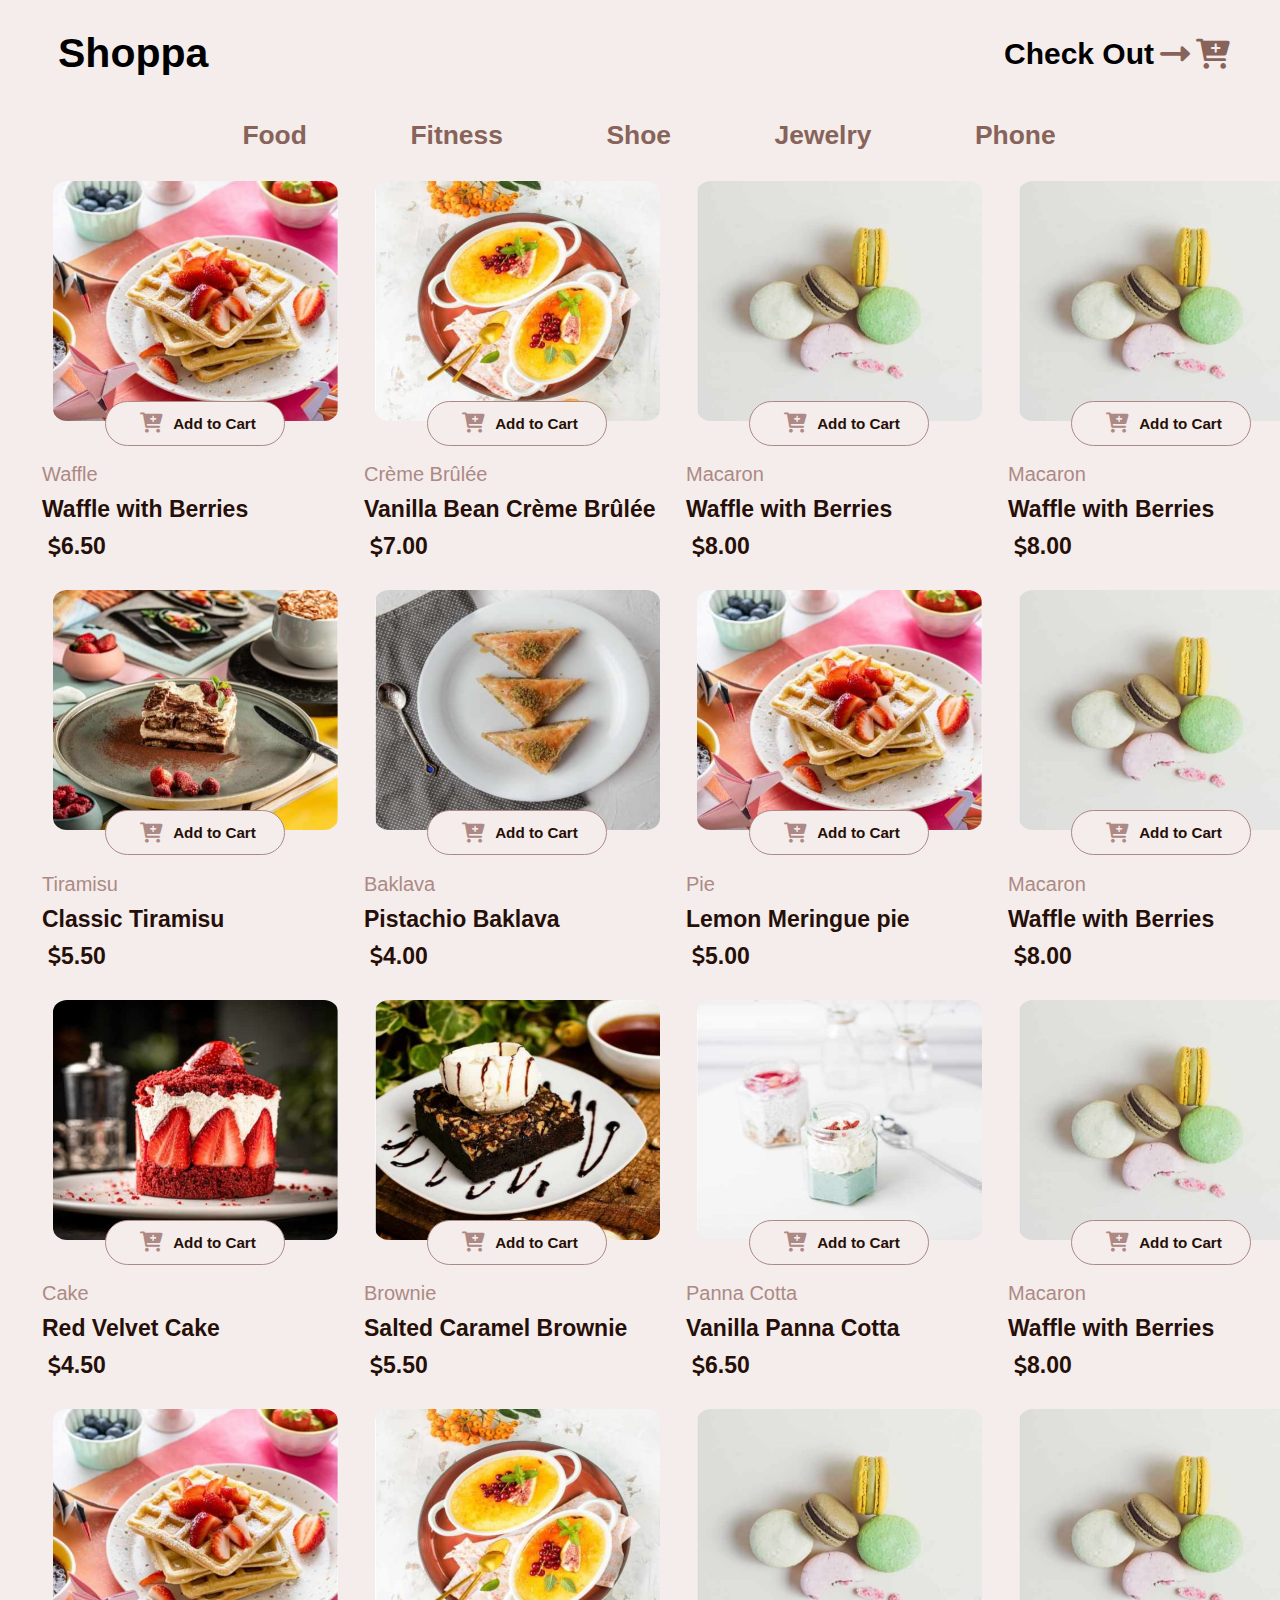
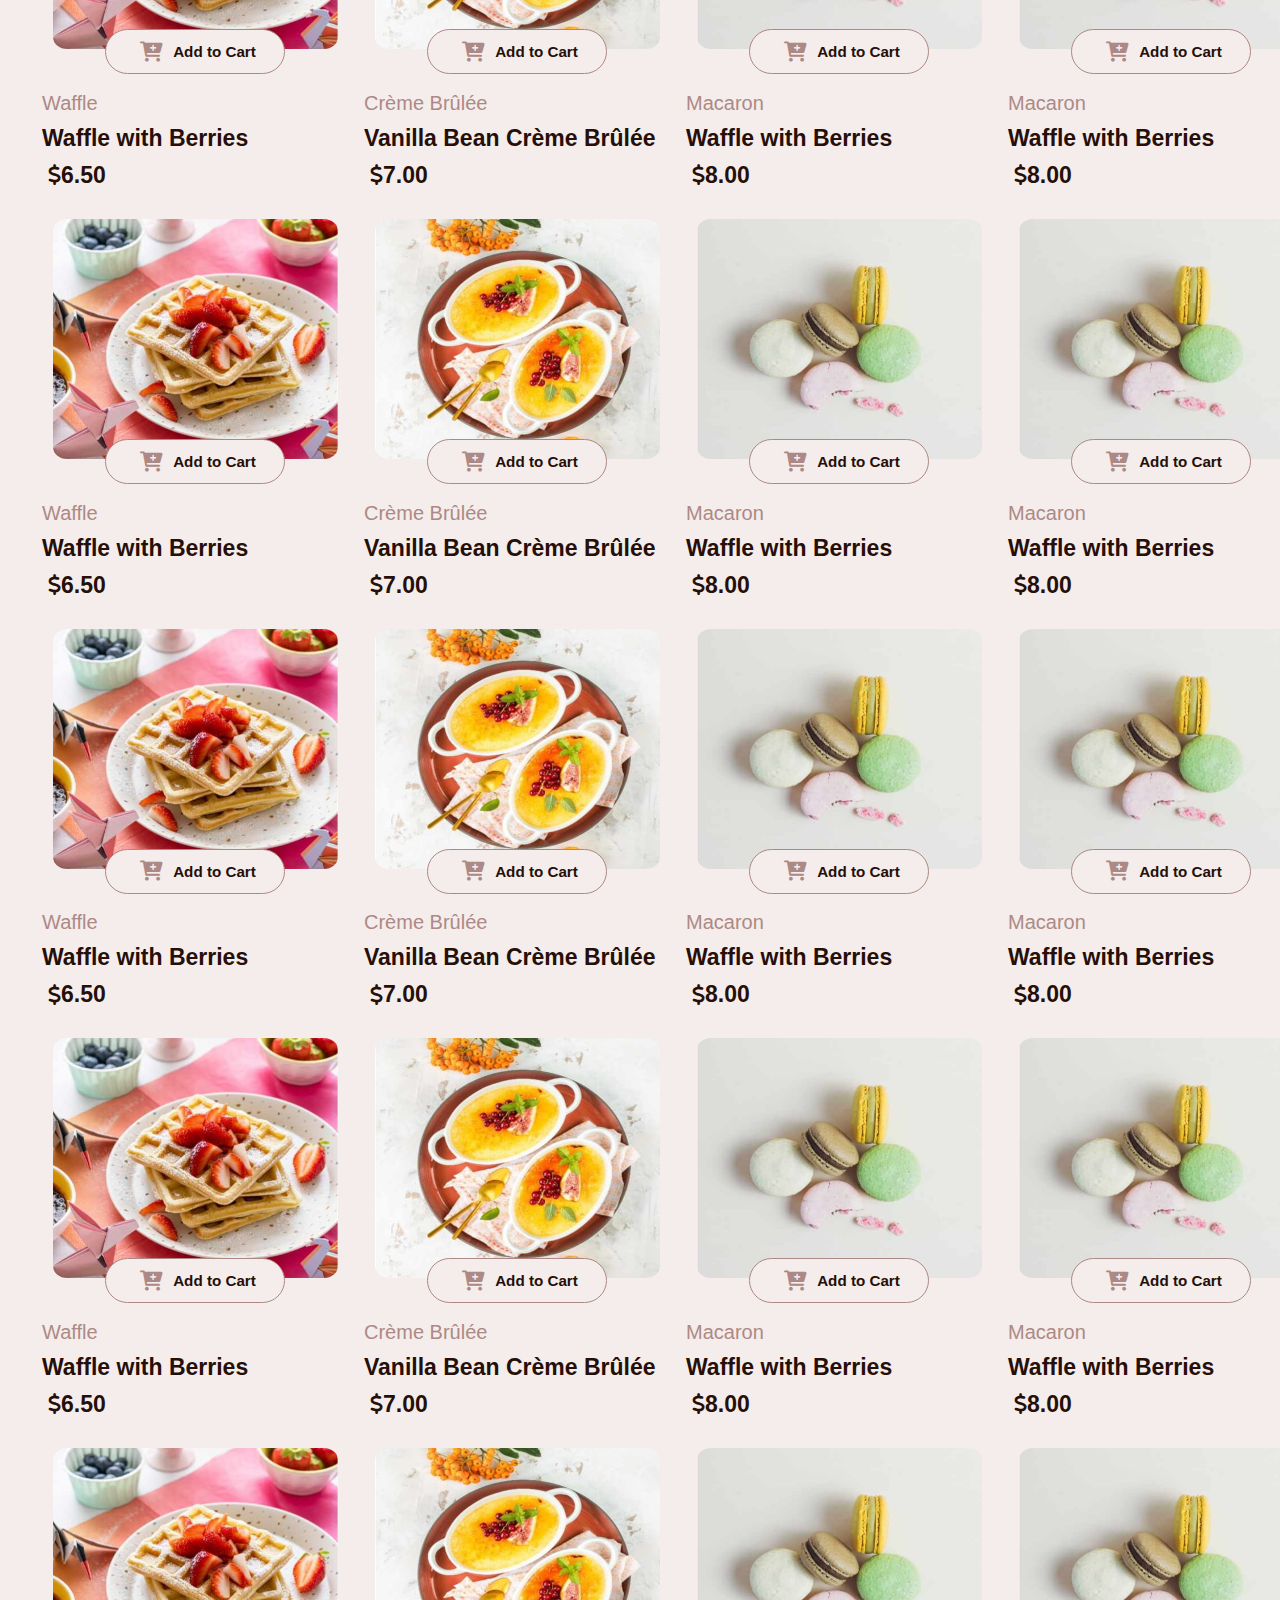
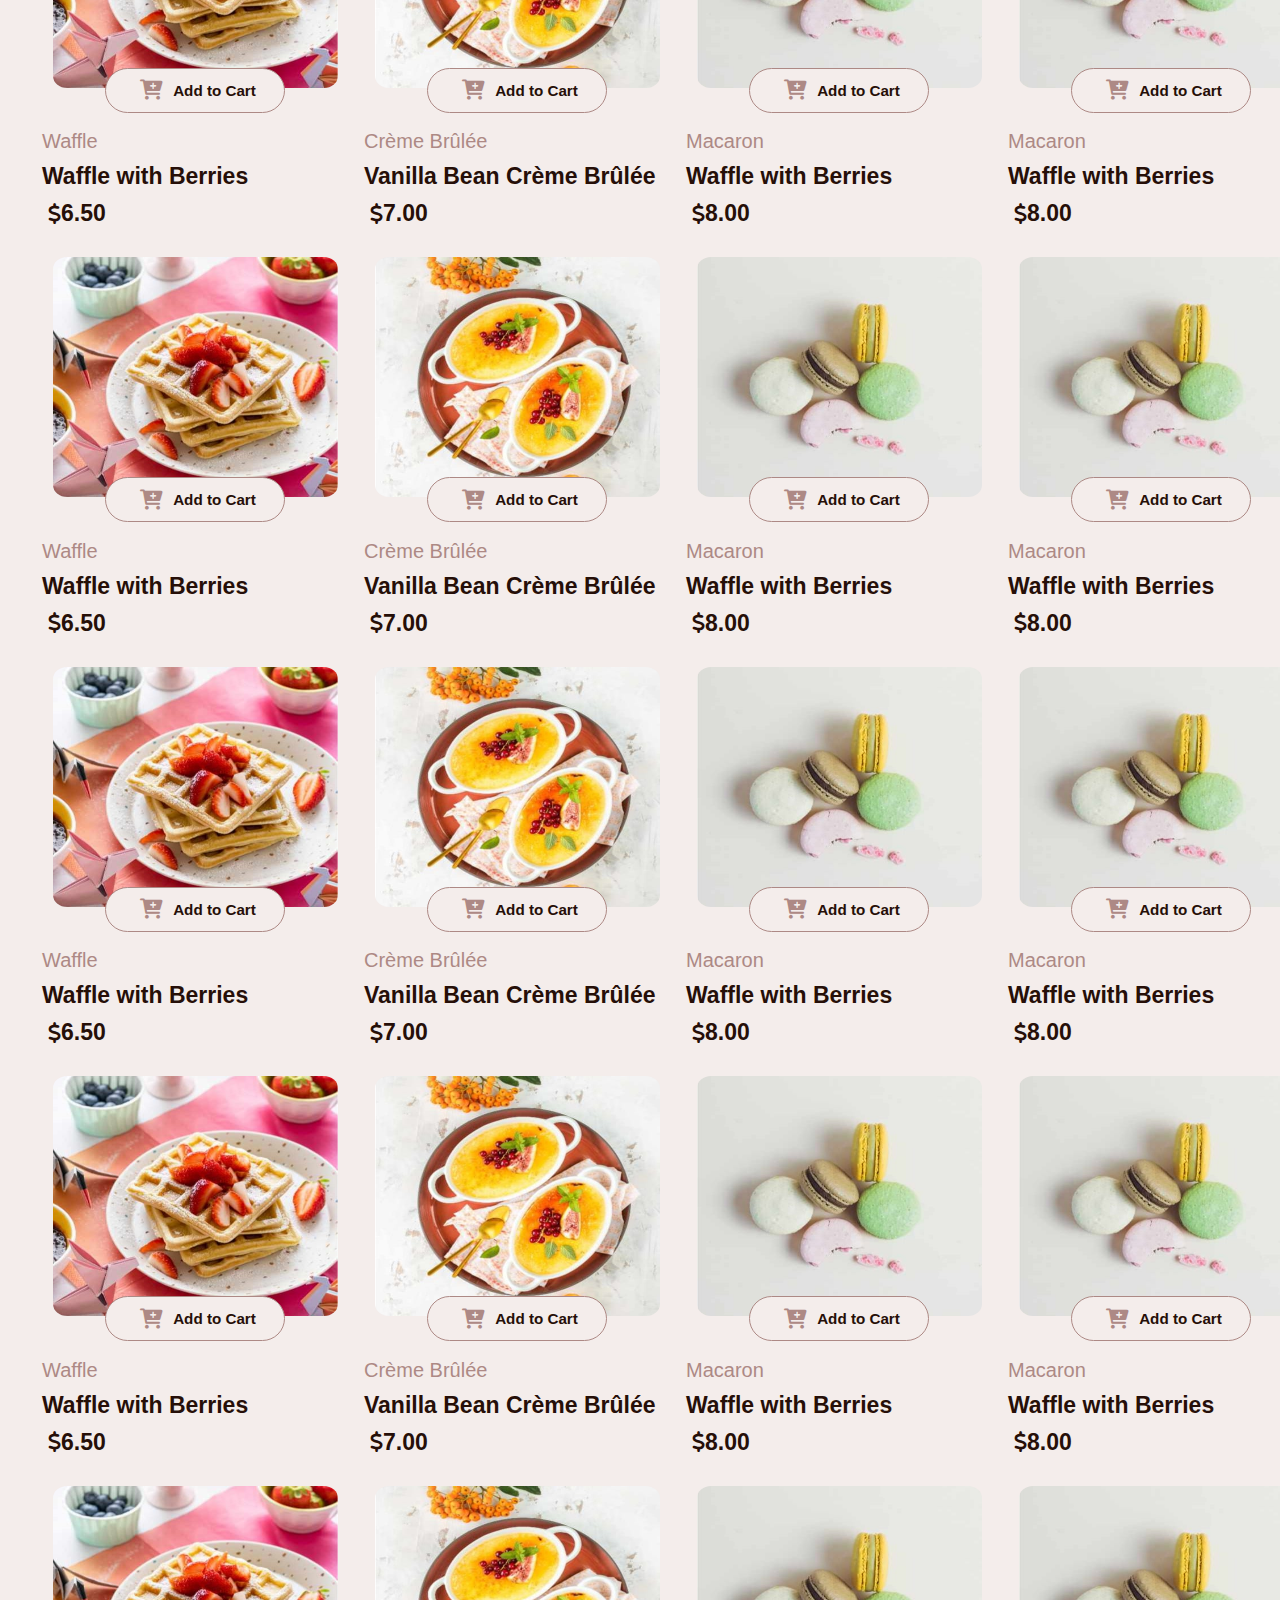
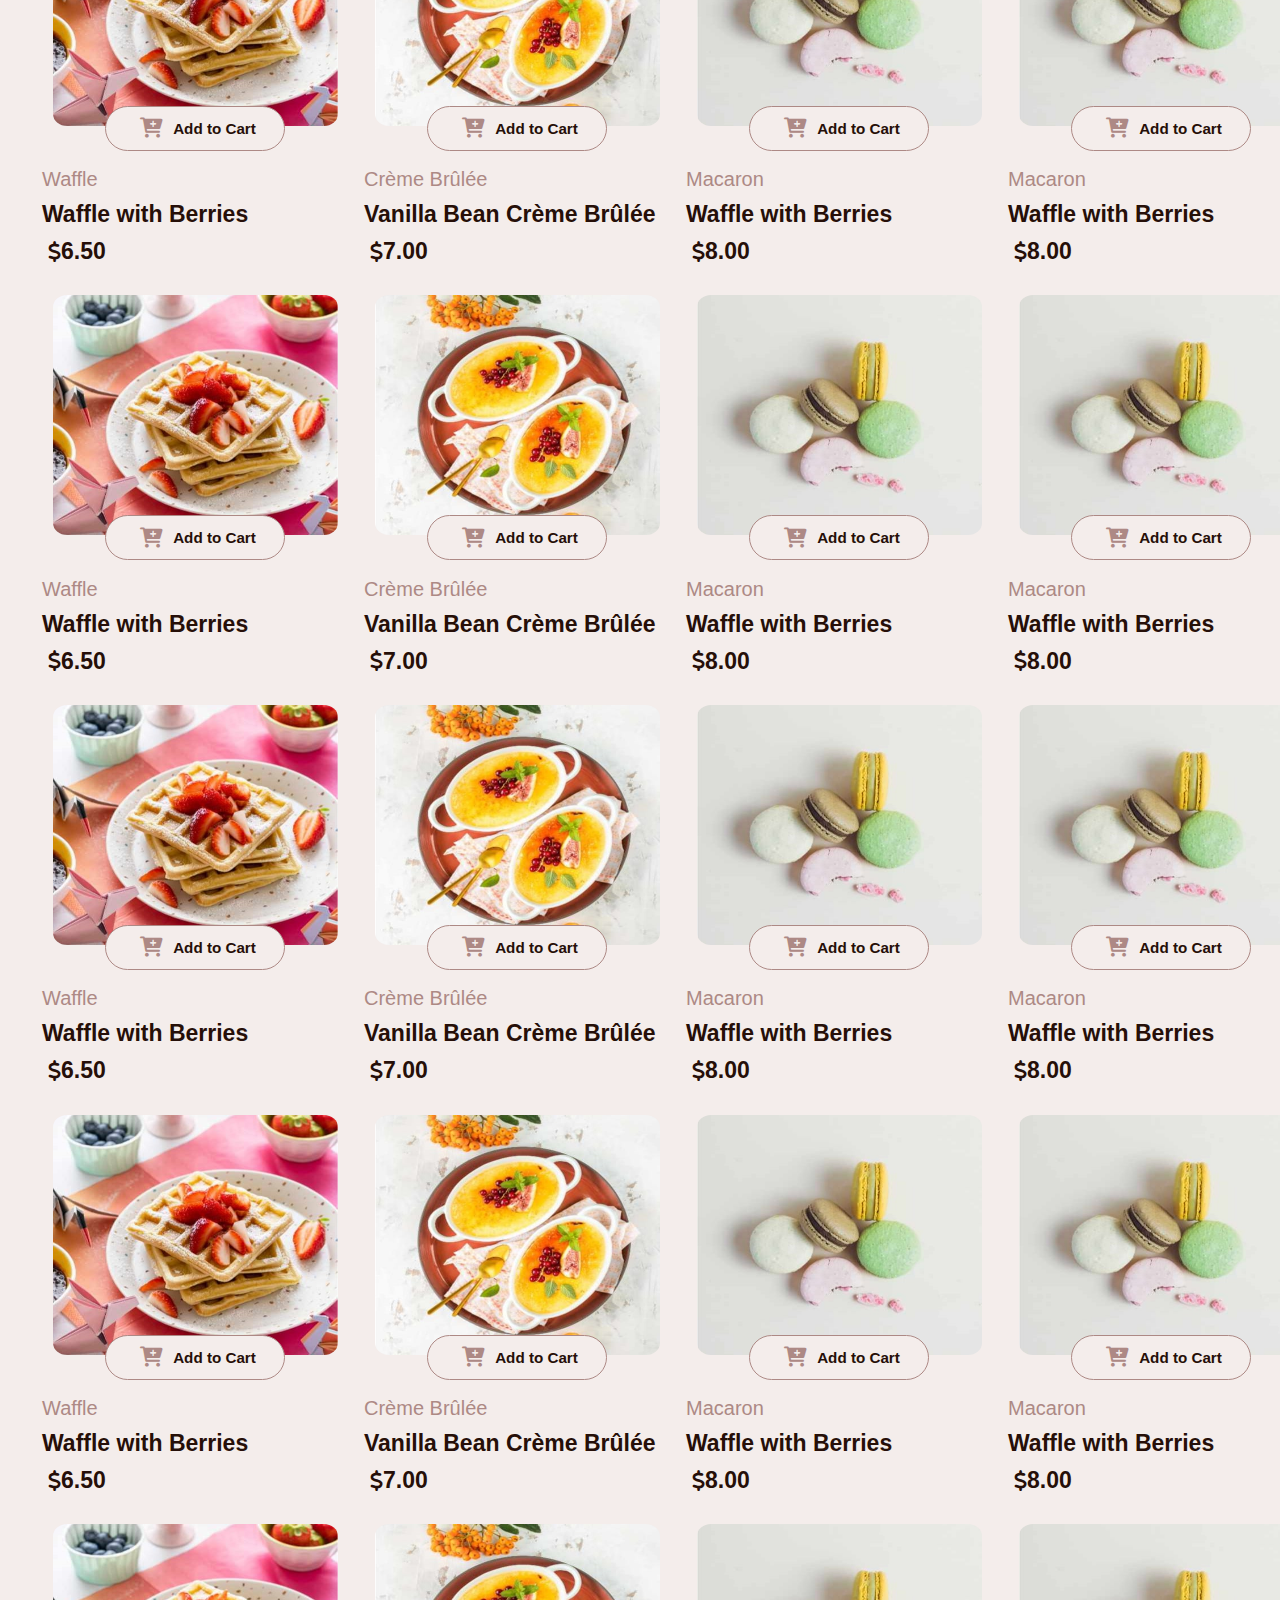
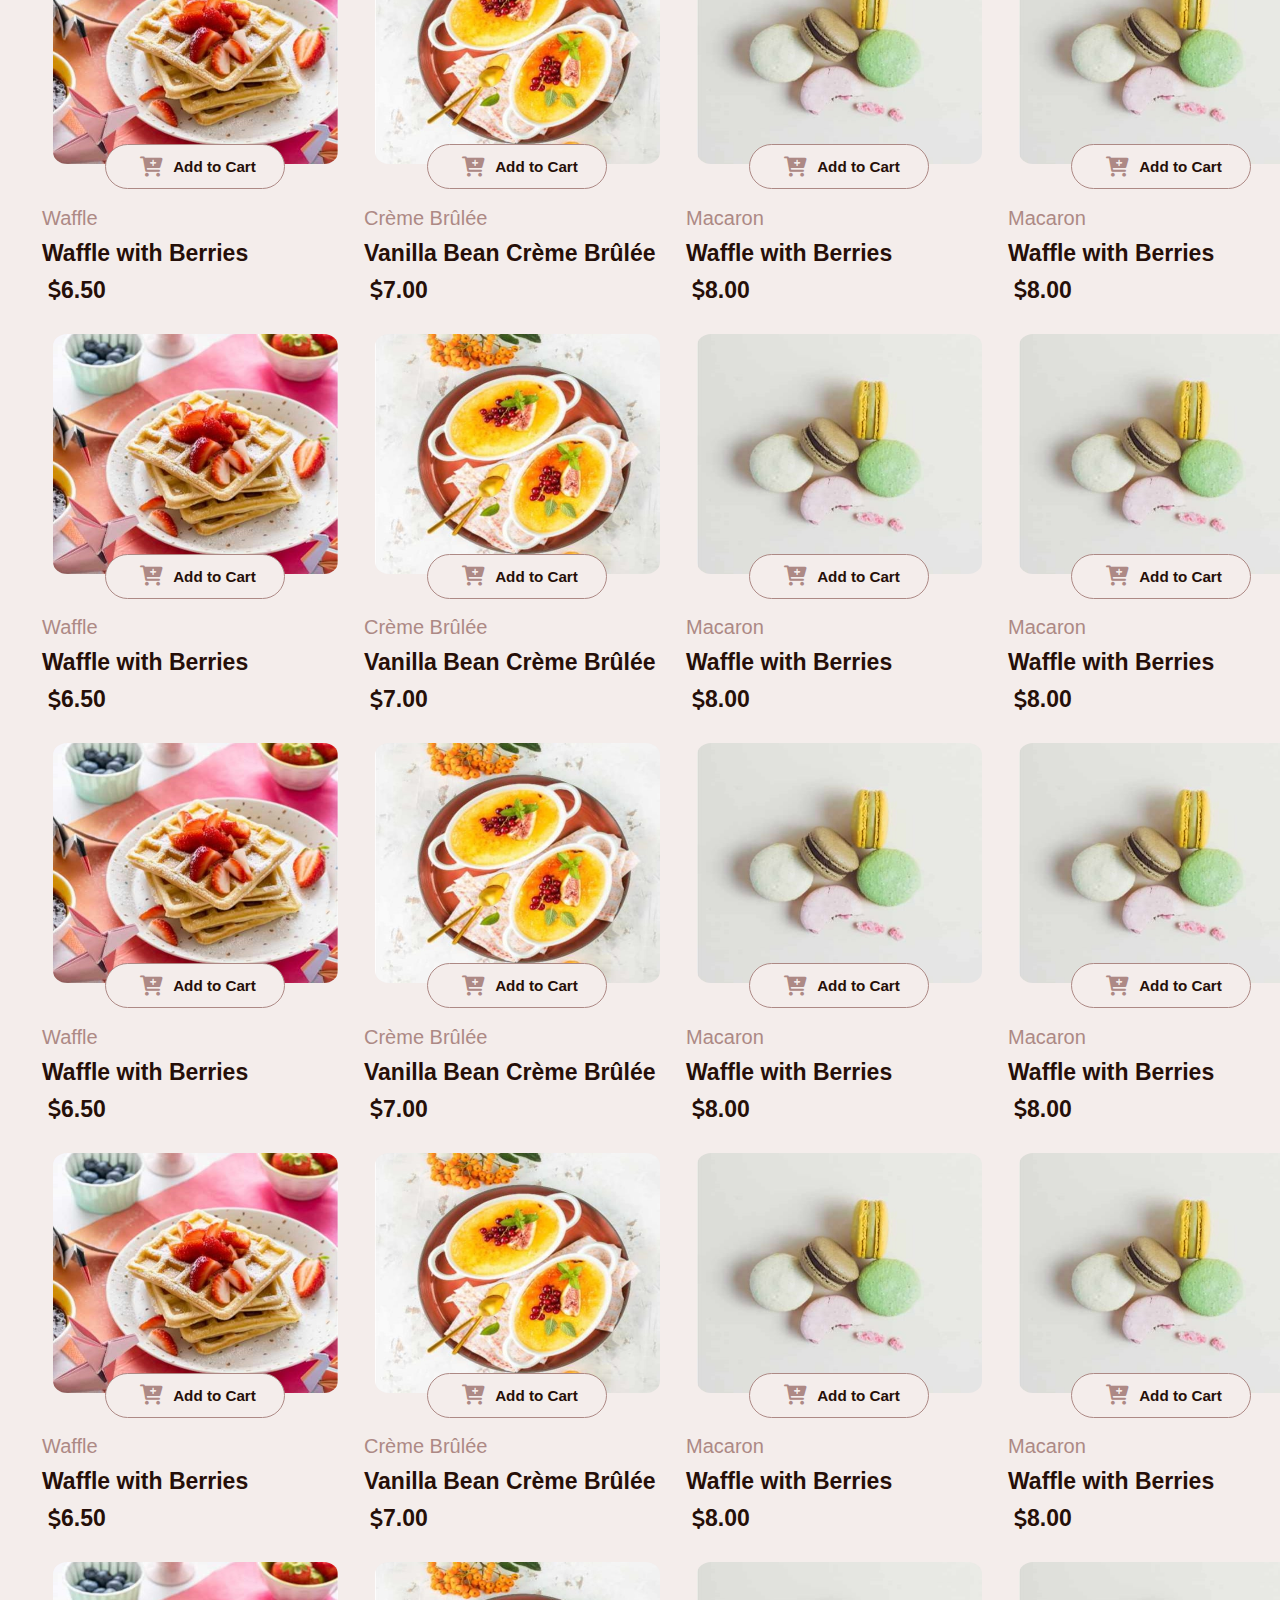
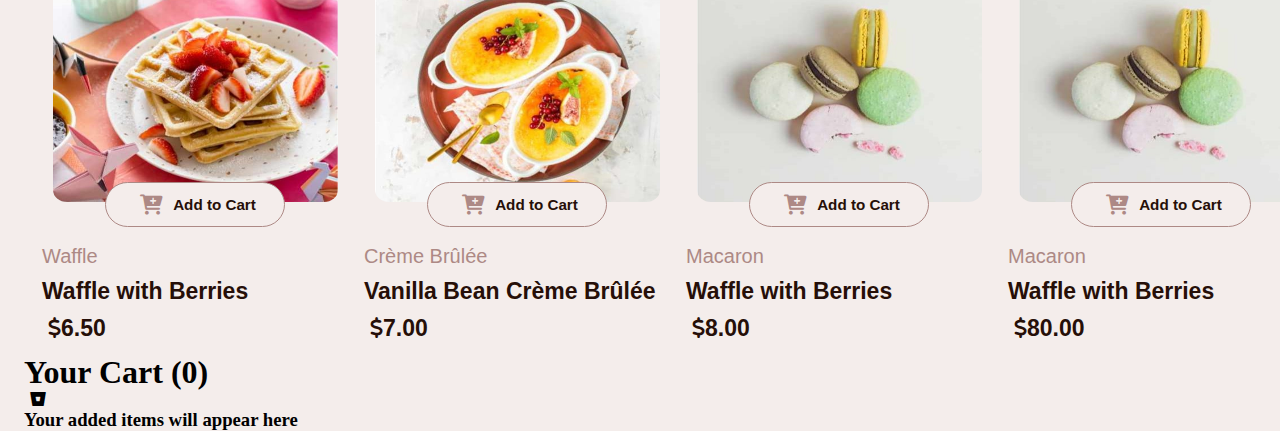
==== index.html @ 6d752064 "changed my html file name from product to index for easy deployment" ====
<!DOCTYPE html>
<html lang="en">
<head>
    <meta charset="UTF-8">
    <meta name="viewport" content="width=device-width, initial-scale=1.0">
    <link rel="stylesheet" href="fontawesome/css/all.css">
    <link rel="stylesheet" href="Product.css">
    <title>Shoppa</title>
</head>
<body>
    <div class="div1">
        <h1 class="desserts">Shoppa</h1>
        <span>
            <h1 class="check">Check Out</h1>
            <i class="fa-solid fa-right-long"></i>
            <i class="fa-solid fa-cart-plus"></i> 
        </span>
    </div>

    <nav class="category">
        <h2>Food</h2>
        <h2>Fitness</h2>
        <h2>Shoe</h2>
        <h2>Jewelry</h2>
        <h2>Phone</h2>
    </nav>
   

    <section class="realsection">

                <section class="food">

                    <section class="sections"> 

                        <div>
                            
                            <nav class="btn">
                                <img src="product-list-with-cart-main/assets/images/image-waffle-desktop.jpg" alt="Waffle">
                                <button> <i class="fa-solid fa-cart-plus"></i>  Add to Cart</button>
                            </nav>
                            
                            <h3>Waffle</h3>
                            <h2>Waffle with Berries</h2>
                            <h2> <i class="fa-solid fa-dollar-sign"></i>6.50</h2>
                        </div>
                
                        <div>
                            <nav class="btn">
                                <img src="product-list-with-cart-main/assets/images/image-creme-brulee-desktop.jpg" alt="Crème Brûlée">
                                <button> <i class="fa-solid fa-cart-plus"></i>  Add to Cart</button>
                            </nav>
            
                            <h3>Crème Brûlée</h3>
                            <h2>Vanilla Bean Crème Brûlée</h2>
                            <h2> <i class="fa-solid fa-dollar-sign"></i>7.00</h2>
                        </div>
                
                        <div>
                            <nav class="btn">
                                <img src="product-list-with-cart-main/assets/images/image-macaron-desktop.jpg" alt="Macaron">
                            <button> <i class="fa-solid fa-cart-plus"></i>  Add to Cart</button>
                            </nav>
            
                            <h3>Macaron</h3>
                            <h2>Waffle with Berries</h2>
                            <h2> <i class="fa-solid fa-dollar-sign"></i>8.00</h2>
                        </div>
                
                        <div>
                            <nav class="btn">
                                <img src="product-list-with-cart-main/assets/images/image-macaron-desktop.jpg" alt="Macaron">
                            <button> <i class="fa-solid fa-cart-plus"></i>  Add to Cart</button>
                            </nav>
            
                            <h3>Macaron</h3>
                            <h2>Waffle with Berries</h2>
                            <h2> <i class="fa-solid fa-dollar-sign"></i>8.00</h2>
                        </div>
                    </section>
                
                    <section class="sections">
                
                        <div>
            
                            <nav class="btn">
                                <img src="product-list-with-cart-main/assets/images/image-tiramisu-desktop.jpg" alt="Tiramisu">
                            <button> <i class="fa-solid fa-cart-plus"></i>  Add to Cart</button>
                            </nav>
                            
                            <h3>Tiramisu</h3>
                            <h2>Classic Tiramisu</h2>
                            <h2> <i class="fa-solid fa-dollar-sign"></i>5.50</h2>
                        </div>
                
                        <div>
                            
                            <nav class="btn">
                                <img src="product-list-with-cart-main/assets/images/image-baklava-desktop.jpg" alt="Baklava">
                            <button> <i class="fa-solid fa-cart-plus"></i>  Add to Cart</button>
                            </nav>
            
                            <h3>Baklava</h3>
                            <h2>Pistachio Baklava</h2>
                            <h2> <i class="fa-solid fa-dollar-sign"></i>4.00</h2>
                        </div>
                
                        <div>
                            
                            <nav class="btn">
                                <img src="product-list-with-cart-main/assets/images/image-waffle-desktop.jpg" alt="Pie">
                            <button> <i class="fa-solid fa-cart-plus"></i>  Add to Cart</button>
                            </nav>
            
                            <h3>Pie</h3>
                            <h2>Lemon Meringue pie</h2>
                            <h2> <i class="fa-solid fa-dollar-sign"></i>5.00</h2>
                        </div>
            
                        <div>
                            <nav class="btn">
                                <img src="product-list-with-cart-main/assets/images/image-macaron-desktop.jpg" alt="Macaron">
                            <button> <i class="fa-solid fa-cart-plus"></i>  Add to Cart</button>
                            </nav>
            
                            <h3>Macaron</h3>
                            <h2>Waffle with Berries</h2>
                            <h2> <i class="fa-solid fa-dollar-sign"></i>8.00</h2>
                        </div>
                    </section>
                
                
                    <section class="sections">
                
                        <div>
            
                             <nav class="btn">
                                <img src="product-list-with-cart-main/assets/images/image-cake-desktop.jpg" alt="Cake">
                            <button> <i class="fa-solid fa-cart-plus"></i>  Add to Cart</button>
                             </nav>
            
                            <h3>Cake</h3>
                            <h2>Red Velvet Cake</h2>
                            <h2> <i class="fa-solid fa-dollar-sign"></i>4.50</h2>
                        </div>
                
                        <div>
            
                            <nav class="btn">
                                <img src="product-list-with-cart-main/assets/images/image-brownie-desktop.jpg" alt="Brownie">
                                <button> <i class="fa-solid fa-cart-plus"></i>  Add to Cart</button>
                            </nav>
            
                            <h3>Brownie</h3>
                            <h2>Salted Caramel Brownie</h2>
                            <h2> <i class="fa-solid fa-dollar-sign"></i>5.50</h2>
                        </div>
                
                        <div>
            
                            <nav class="btn">
                                <img src="product-list-with-cart-main/assets/images/image-panna-cotta-desktop.jpg" alt="Panna Cotta">
                                <button> <i class="fa-solid fa-cart-plus"></i>  Add to Cart</button>
                            </nav>
            
                            <h3>Panna Cotta</h3>
                            <h2>Vanilla Panna Cotta</h2>
                            <h2> <i class="fa-solid fa-dollar-sign"></i>6.50</h2>
                        </div>
            
                        <div>
                            <nav class="btn">
                                <img src="product-list-with-cart-main/assets/images/image-macaron-desktop.jpg" alt="Macaron">
                            <button> <i class="fa-solid fa-cart-plus"></i>  Add to Cart</button>
                            </nav>
            
                            <h3>Macaron</h3>
                            <h2>Waffle with Berries</h2>
                            <h2> <i class="fa-solid fa-dollar-sign"></i>8.00</h2>
                        </div>
                
                    </section>
                
                    <section class="sections"> 
            
                        <div>
                            
                            <nav class="btn">
                                <img src="product-list-with-cart-main/assets/images/image-waffle-desktop.jpg" alt="Waffle">
                                <button> <i class="fa-solid fa-cart-plus"></i>  Add to Cart</button>
                            </nav>
                            
                            <h3>Waffle</h3>
                            <h2>Waffle with Berries</h2>
                            <h2> <i class="fa-solid fa-dollar-sign"></i>6.50</h2>
                        </div>
                
                        <div>
                            <nav class="btn">
                                <img src="product-list-with-cart-main/assets/images/image-creme-brulee-desktop.jpg" alt="Crème Brûlée">
                                <button> <i class="fa-solid fa-cart-plus"></i>  Add to Cart</button>
                            </nav>
            
                            <h3>Crème Brûlée</h3>
                            <h2>Vanilla Bean Crème Brûlée</h2>
                            <h2> <i class="fa-solid fa-dollar-sign"></i>7.00</h2>
                        </div>
                
                        <div>
                            <nav class="btn">
                                <img src="product-list-with-cart-main/assets/images/image-macaron-desktop.jpg" alt="Macaron">
                            <button> <i class="fa-solid fa-cart-plus"></i>  Add to Cart</button>
                            </nav>
            
                            <h3>Macaron</h3>
                            <h2>Waffle with Berries</h2>
                            <h2> <i class="fa-solid fa-dollar-sign"></i>8.00</h2>
                        </div>
                
                        <div>
                            <nav class="btn">
                                <img src="product-list-with-cart-main/assets/images/image-macaron-desktop.jpg" alt="Macaron">
                            <button> <i class="fa-solid fa-cart-plus"></i>  Add to Cart</button>
                            </nav>
            
                            <h3>Macaron</h3>
                            <h2>Waffle with Berries</h2>
                            <h2> <i class="fa-solid fa-dollar-sign"></i>8.00</h2>
                        </div>
                    </section>

                </section>


                <section class="fitness">
                    <section class="sections"> 

                        <div>
                            
                            <nav class="btn">
                                <img src="product-list-with-cart-main/assets/images/image-waffle-desktop.jpg" alt="Waffle">
                                <button> <i class="fa-solid fa-cart-plus"></i>  Add to Cart</button>
                            </nav>
                            
                            <h3>Waffle</h3>
                            <h2>Waffle with Berries</h2>
                            <h2> <i class="fa-solid fa-dollar-sign"></i>6.50</h2>
                        </div>
                
                        <div>
                            <nav class="btn">
                                <img src="product-list-with-cart-main/assets/images/image-creme-brulee-desktop.jpg" alt="Crème Brûlée">
                                <button> <i class="fa-solid fa-cart-plus"></i>  Add to Cart</button>
                            </nav>
            
                            <h3>Crème Brûlée</h3>
                            <h2>Vanilla Bean Crème Brûlée</h2>
                            <h2> <i class="fa-solid fa-dollar-sign"></i>7.00</h2>
                        </div>
                
                        <div>
                            <nav class="btn">
                                <img src="product-list-with-cart-main/assets/images/image-macaron-desktop.jpg" alt="Macaron">
                            <button> <i class="fa-solid fa-cart-plus"></i>  Add to Cart</button>
                            </nav>
            
                            <h3>Macaron</h3>
                            <h2>Waffle with Berries</h2>
                            <h2> <i class="fa-solid fa-dollar-sign"></i>8.00</h2>
                        </div>
                
                        <div>
                            <nav class="btn">
                                <img src="product-list-with-cart-main/assets/images/image-macaron-desktop.jpg" alt="Macaron">
                            <button> <i class="fa-solid fa-cart-plus"></i>  Add to Cart</button>
                            </nav>
            
                            <h3>Macaron</h3>
                            <h2>Waffle with Berries</h2>
                            <h2> <i class="fa-solid fa-dollar-sign"></i>8.00</h2>
                        </div>
                    </section>
            
                    <section class="sections"> 
            
                        <div>
                            
                            <nav class="btn">
                                <img src="product-list-with-cart-main/assets/images/image-waffle-desktop.jpg" alt="Waffle">
                                <button> <i class="fa-solid fa-cart-plus"></i>  Add to Cart</button>
                            </nav>
                            
                            <h3>Waffle</h3>
                            <h2>Waffle with Berries</h2>
                            <h2> <i class="fa-solid fa-dollar-sign"></i>6.50</h2>
                        </div>
                
                        <div>
                            <nav class="btn">
                                <img src="product-list-with-cart-main/assets/images/image-creme-brulee-desktop.jpg" alt="Crème Brûlée">
                                <button> <i class="fa-solid fa-cart-plus"></i>  Add to Cart</button>
                            </nav>
            
                            <h3>Crème Brûlée</h3>
                            <h2>Vanilla Bean Crème Brûlée</h2>
                            <h2> <i class="fa-solid fa-dollar-sign"></i>7.00</h2>
                        </div>
                
                        <div>
                            <nav class="btn">
                                <img src="product-list-with-cart-main/assets/images/image-macaron-desktop.jpg" alt="Macaron">
                            <button> <i class="fa-solid fa-cart-plus"></i>  Add to Cart</button>
                            </nav>
            
                            <h3>Macaron</h3>
                            <h2>Waffle with Berries</h2>
                            <h2> <i class="fa-solid fa-dollar-sign"></i>8.00</h2>
                        </div>
                
                        <div>
                            <nav class="btn">
                                <img src="product-list-with-cart-main/assets/images/image-macaron-desktop.jpg" alt="Macaron">
                            <button> <i class="fa-solid fa-cart-plus"></i>  Add to Cart</button>
                            </nav>
            
                            <h3>Macaron</h3>
                            <h2>Waffle with Berries</h2>
                            <h2> <i class="fa-solid fa-dollar-sign"></i>8.00</h2>
                        </div>
                    </section>
            
                    <section class="sections"> 
            
                        <div>
                            
                            <nav class="btn">
                                <img src="product-list-with-cart-main/assets/images/image-waffle-desktop.jpg" alt="Waffle">
                                <button> <i class="fa-solid fa-cart-plus"></i>  Add to Cart</button>
                            </nav>
                            
                            <h3>Waffle</h3>
                            <h2>Waffle with Berries</h2>
                            <h2> <i class="fa-solid fa-dollar-sign"></i>6.50</h2>
                        </div>
                
                        <div>
                            <nav class="btn">
                                <img src="product-list-with-cart-main/assets/images/image-creme-brulee-desktop.jpg" alt="Crème Brûlée">
                                <button> <i class="fa-solid fa-cart-plus"></i>  Add to Cart</button>
                            </nav>
            
                            <h3>Crème Brûlée</h3>
                            <h2>Vanilla Bean Crème Brûlée</h2>
                            <h2> <i class="fa-solid fa-dollar-sign"></i>7.00</h2>
                        </div>
                
                        <div>
                            <nav class="btn">
                                <img src="product-list-with-cart-main/assets/images/image-macaron-desktop.jpg" alt="Macaron">
                            <button> <i class="fa-solid fa-cart-plus"></i>  Add to Cart</button>
                            </nav>
            
                            <h3>Macaron</h3>
                            <h2>Waffle with Berries</h2>
                            <h2> <i class="fa-solid fa-dollar-sign"></i>8.00</h2>
                        </div>
                
                        <div>
                            <nav class="btn">
                                <img src="product-list-with-cart-main/assets/images/image-macaron-desktop.jpg" alt="Macaron">
                            <button> <i class="fa-solid fa-cart-plus"></i>  Add to Cart</button>
                            </nav>
            
                            <h3>Macaron</h3>
                            <h2>Waffle with Berries</h2>
                            <h2> <i class="fa-solid fa-dollar-sign"></i>8.00</h2>
                        </div>
                    </section>
            
                    <section class="sections"> 
            
                        <div>
                            
                            <nav class="btn">
                                <img src="product-list-with-cart-main/assets/images/image-waffle-desktop.jpg" alt="Waffle">
                                <button> <i class="fa-solid fa-cart-plus"></i>  Add to Cart</button>
                            </nav>
                            
                            <h3>Waffle</h3>
                            <h2>Waffle with Berries</h2>
                            <h2> <i class="fa-solid fa-dollar-sign"></i>6.50</h2>
                        </div>
                
                        <div>
                            <nav class="btn">
                                <img src="product-list-with-cart-main/assets/images/image-creme-brulee-desktop.jpg" alt="Crème Brûlée">
                                <button> <i class="fa-solid fa-cart-plus"></i>  Add to Cart</button>
                            </nav>
            
                            <h3>Crème Brûlée</h3>
                            <h2>Vanilla Bean Crème Brûlée</h2>
                            <h2> <i class="fa-solid fa-dollar-sign"></i>7.00</h2>
                        </div>
                
                        <div>
                            <nav class="btn">
                                <img src="product-list-with-cart-main/assets/images/image-macaron-desktop.jpg" alt="Macaron">
                            <button> <i class="fa-solid fa-cart-plus"></i>  Add to Cart</button>
                            </nav>
            
                            <h3>Macaron</h3>
                            <h2>Waffle with Berries</h2>
                            <h2> <i class="fa-solid fa-dollar-sign"></i>8.00</h2>
                        </div>
                
                        <div>
                            <nav class="btn">
                                <img src="product-list-with-cart-main/assets/images/image-macaron-desktop.jpg" alt="Macaron">
                            <button> <i class="fa-solid fa-cart-plus"></i>  Add to Cart</button>
                            </nav>
            
                            <h3>Macaron</h3>
                            <h2>Waffle with Berries</h2>
                            <h2> <i class="fa-solid fa-dollar-sign"></i>8.00</h2>
                        </div>
                    </section>
                </section>
        
                <section class="phone">

                    <section class="sections"> 

                        <div>
                            
                            <nav class="btn">
                                <img src="product-list-with-cart-main/assets/images/image-waffle-desktop.jpg" alt="Waffle">
                                <button> <i class="fa-solid fa-cart-plus"></i>  Add to Cart</button>
                            </nav>
                            
                            <h3>Waffle</h3>
                            <h2>Waffle with Berries</h2>
                            <h2> <i class="fa-solid fa-dollar-sign"></i>6.50</h2>
                        </div>
                
                        <div>
                            <nav class="btn">
                                <img src="product-list-with-cart-main/assets/images/image-creme-brulee-desktop.jpg" alt="Crème Brûlée">
                                <button> <i class="fa-solid fa-cart-plus"></i>  Add to Cart</button>
                            </nav>
            
                            <h3>Crème Brûlée</h3>
                            <h2>Vanilla Bean Crème Brûlée</h2>
                            <h2> <i class="fa-solid fa-dollar-sign"></i>7.00</h2>
                        </div>
                
                        <div>
                            <nav class="btn">
                                <img src="product-list-with-cart-main/assets/images/image-macaron-desktop.jpg" alt="Macaron">
                            <button> <i class="fa-solid fa-cart-plus"></i>  Add to Cart</button>
                            </nav>
            
                            <h3>Macaron</h3>
                            <h2>Waffle with Berries</h2>
                            <h2> <i class="fa-solid fa-dollar-sign"></i>8.00</h2>
                        </div>
                
                        <div>
                            <nav class="btn">
                                <img src="product-list-with-cart-main/assets/images/image-macaron-desktop.jpg" alt="Macaron">
                            <button> <i class="fa-solid fa-cart-plus"></i>  Add to Cart</button>
                            </nav>
            
                            <h3>Macaron</h3>
                            <h2>Waffle with Berries</h2>
                            <h2> <i class="fa-solid fa-dollar-sign"></i>8.00</h2>
                        </div>
                    </section>
            
                    <section class="sections"> 
            
                        <div>
                            
                            <nav class="btn">
                                <img src="product-list-with-cart-main/assets/images/image-waffle-desktop.jpg" alt="Waffle">
                                <button> <i class="fa-solid fa-cart-plus"></i>  Add to Cart</button>
                            </nav>
                            
                            <h3>Waffle</h3>
                            <h2>Waffle with Berries</h2>
                            <h2> <i class="fa-solid fa-dollar-sign"></i>6.50</h2>
                        </div>
                
                        <div>
                            <nav class="btn">
                                <img src="product-list-with-cart-main/assets/images/image-creme-brulee-desktop.jpg" alt="Crème Brûlée">
                                <button> <i class="fa-solid fa-cart-plus"></i>  Add to Cart</button>
                            </nav>
            
                            <h3>Crème Brûlée</h3>
                            <h2>Vanilla Bean Crème Brûlée</h2>
                            <h2> <i class="fa-solid fa-dollar-sign"></i>7.00</h2>
                        </div>
                
                        <div>
                            <nav class="btn">
                                <img src="product-list-with-cart-main/assets/images/image-macaron-desktop.jpg" alt="Macaron">
                            <button> <i class="fa-solid fa-cart-plus"></i>  Add to Cart</button>
                            </nav>
            
                            <h3>Macaron</h3>
                            <h2>Waffle with Berries</h2>
                            <h2> <i class="fa-solid fa-dollar-sign"></i>8.00</h2>
                        </div>
                
                        <div>
                            <nav class="btn">
                                <img src="product-list-with-cart-main/assets/images/image-macaron-desktop.jpg" alt="Macaron">
                            <button> <i class="fa-solid fa-cart-plus"></i>  Add to Cart</button>
                            </nav>
            
                            <h3>Macaron</h3>
                            <h2>Waffle with Berries</h2>
                            <h2> <i class="fa-solid fa-dollar-sign"></i>8.00</h2>
                        </div>
                    </section>
            
                    <section class="sections"> 
            
                        <div>
                            
                            <nav class="btn">
                                <img src="product-list-with-cart-main/assets/images/image-waffle-desktop.jpg" alt="Waffle">
                                <button> <i class="fa-solid fa-cart-plus"></i>  Add to Cart</button>
                            </nav>
                            
                            <h3>Waffle</h3>
                            <h2>Waffle with Berries</h2>
                            <h2> <i class="fa-solid fa-dollar-sign"></i>6.50</h2>
                        </div>
                
                        <div>
                            <nav class="btn">
                                <img src="product-list-with-cart-main/assets/images/image-creme-brulee-desktop.jpg" alt="Crème Brûlée">
                                <button> <i class="fa-solid fa-cart-plus"></i>  Add to Cart</button>
                            </nav>
            
                            <h3>Crème Brûlée</h3>
                            <h2>Vanilla Bean Crème Brûlée</h2>
                            <h2> <i class="fa-solid fa-dollar-sign"></i>7.00</h2>
                        </div>
                
                        <div>
                            <nav class="btn">
                                <img src="product-list-with-cart-main/assets/images/image-macaron-desktop.jpg" alt="Macaron">
                            <button> <i class="fa-solid fa-cart-plus"></i>  Add to Cart</button>
                            </nav>
            
                            <h3>Macaron</h3>
                            <h2>Waffle with Berries</h2>
                            <h2> <i class="fa-solid fa-dollar-sign"></i>8.00</h2>
                        </div>
                
                        <div>
                            <nav class="btn">
                                <img src="product-list-with-cart-main/assets/images/image-macaron-desktop.jpg" alt="Macaron">
                            <button> <i class="fa-solid fa-cart-plus"></i>  Add to Cart</button>
                            </nav>
            
                            <h3>Macaron</h3>
                            <h2>Waffle with Berries</h2>
                            <h2> <i class="fa-solid fa-dollar-sign"></i>8.00</h2>
                        </div>
                    </section>
            
                    <section class="sections"> 
            
                        <div>
                            
                            <nav class="btn">
                                <img src="product-list-with-cart-main/assets/images/image-waffle-desktop.jpg" alt="Waffle">
                                <button> <i class="fa-solid fa-cart-plus"></i>  Add to Cart</button>
                            </nav>
                            
                            <h3>Waffle</h3>
                            <h2>Waffle with Berries</h2>
                            <h2> <i class="fa-solid fa-dollar-sign"></i>6.50</h2>
                        </div>
                
                        <div>
                            <nav class="btn">
                                <img src="product-list-with-cart-main/assets/images/image-creme-brulee-desktop.jpg" alt="Crème Brûlée">
                                <button> <i class="fa-solid fa-cart-plus"></i>  Add to Cart</button>
                            </nav>
            
                            <h3>Crème Brûlée</h3>
                            <h2>Vanilla Bean Crème Brûlée</h2>
                            <h2> <i class="fa-solid fa-dollar-sign"></i>7.00</h2>
                        </div>
                
                        <div>
                            <nav class="btn">
                                <img src="product-list-with-cart-main/assets/images/image-macaron-desktop.jpg" alt="Macaron">
                            <button> <i class="fa-solid fa-cart-plus"></i>  Add to Cart</button>
                            </nav>
            
                            <h3>Macaron</h3>
                            <h2>Waffle with Berries</h2>
                            <h2> <i class="fa-solid fa-dollar-sign"></i>8.00</h2>
                        </div>
                
                        <div>
                            <nav class="btn">
                                <img src="product-list-with-cart-main/assets/images/image-macaron-desktop.jpg" alt="Macaron">
                            <button> <i class="fa-solid fa-cart-plus"></i>  Add to Cart</button>
                            </nav>
            
                            <h3>Macaron</h3>
                            <h2>Waffle with Berries</h2>
                            <h2> <i class="fa-solid fa-dollar-sign"></i>8.00</h2>
                        </div>
                    </section>

                </section>
        
                <section class="jew"> 

                    <section class="sections"> 

                        <div>
                            
                            <nav class="btn">
                                <img src="product-list-with-cart-main/assets/images/image-waffle-desktop.jpg" alt="Waffle">
                                <button> <i class="fa-solid fa-cart-plus"></i>  Add to Cart</button>
                            </nav>
                            
                            <h3>Waffle</h3>
                            <h2>Waffle with Berries</h2>
                            <h2> <i class="fa-solid fa-dollar-sign"></i>6.50</h2>
                        </div>
                
                        <div>
                            <nav class="btn">
                                <img src="product-list-with-cart-main/assets/images/image-creme-brulee-desktop.jpg" alt="Crème Brûlée">
                                <button> <i class="fa-solid fa-cart-plus"></i>  Add to Cart</button>
                            </nav>
            
                            <h3>Crème Brûlée</h3>
                            <h2>Vanilla Bean Crème Brûlée</h2>
                            <h2> <i class="fa-solid fa-dollar-sign"></i>7.00</h2>
                        </div>
                
                        <div>
                            <nav class="btn">
                                <img src="product-list-with-cart-main/assets/images/image-macaron-desktop.jpg" alt="Macaron">
                            <button> <i class="fa-solid fa-cart-plus"></i>  Add to Cart</button>
                            </nav>
            
                            <h3>Macaron</h3>
                            <h2>Waffle with Berries</h2>
                            <h2> <i class="fa-solid fa-dollar-sign"></i>8.00</h2>
                        </div>
                
                        <div>
                            <nav class="btn">
                                <img src="product-list-with-cart-main/assets/images/image-macaron-desktop.jpg" alt="Macaron">
                            <button> <i class="fa-solid fa-cart-plus"></i>  Add to Cart</button>
                            </nav>
            
                            <h3>Macaron</h3>
                            <h2>Waffle with Berries</h2>
                            <h2> <i class="fa-solid fa-dollar-sign"></i>8.00</h2>
                        </div>
                    </section>
            
                    <section class="sections"> 
            
                        <div>
                            
                            <nav class="btn">
                                <img src="product-list-with-cart-main/assets/images/image-waffle-desktop.jpg" alt="Waffle">
                                <button> <i class="fa-solid fa-cart-plus"></i>  Add to Cart</button>
                            </nav>
                            
                            <h3>Waffle</h3>
                            <h2>Waffle with Berries</h2>
                            <h2> <i class="fa-solid fa-dollar-sign"></i>6.50</h2>
                        </div>
                
                        <div>
                            <nav class="btn">
                                <img src="product-list-with-cart-main/assets/images/image-creme-brulee-desktop.jpg" alt="Crème Brûlée">
                                <button> <i class="fa-solid fa-cart-plus"></i>  Add to Cart</button>
                            </nav>
            
                            <h3>Crème Brûlée</h3>
                            <h2>Vanilla Bean Crème Brûlée</h2>
                            <h2> <i class="fa-solid fa-dollar-sign"></i>7.00</h2>
                        </div>
                
                        <div>
                            <nav class="btn">
                                <img src="product-list-with-cart-main/assets/images/image-macaron-desktop.jpg" alt="Macaron">
                            <button> <i class="fa-solid fa-cart-plus"></i>  Add to Cart</button>
                            </nav>
            
                            <h3>Macaron</h3>
                            <h2>Waffle with Berries</h2>
                            <h2> <i class="fa-solid fa-dollar-sign"></i>8.00</h2>
                        </div>
                
                        <div>
                            <nav class="btn">
                                <img src="product-list-with-cart-main/assets/images/image-macaron-desktop.jpg" alt="Macaron">
                            <button> <i class="fa-solid fa-cart-plus"></i>  Add to Cart</button>
                            </nav>
            
                            <h3>Macaron</h3>
                            <h2>Waffle with Berries</h2>
                            <h2> <i class="fa-solid fa-dollar-sign"></i>8.00</h2>
                        </div>
                    </section>
            
                    <section class="sections"> 
            
                        <div>
                            
                            <nav class="btn">
                                <img src="product-list-with-cart-main/assets/images/image-waffle-desktop.jpg" alt="Waffle">
                                <button> <i class="fa-solid fa-cart-plus"></i>  Add to Cart</button>
                            </nav>
                            
                            <h3>Waffle</h3>
                            <h2>Waffle with Berries</h2>
                            <h2> <i class="fa-solid fa-dollar-sign"></i>6.50</h2>
                        </div>
                
                        <div>
                            <nav class="btn">
                                <img src="product-list-with-cart-main/assets/images/image-creme-brulee-desktop.jpg" alt="Crème Brûlée">
                                <button> <i class="fa-solid fa-cart-plus"></i>  Add to Cart</button>
                            </nav>
            
                            <h3>Crème Brûlée</h3>
                            <h2>Vanilla Bean Crème Brûlée</h2>
                            <h2> <i class="fa-solid fa-dollar-sign"></i>7.00</h2>
                        </div>
                
                        <div>
                            <nav class="btn">
                                <img src="product-list-with-cart-main/assets/images/image-macaron-desktop.jpg" alt="Macaron">
                            <button> <i class="fa-solid fa-cart-plus"></i>  Add to Cart</button>
                            </nav>
            
                            <h3>Macaron</h3>
                            <h2>Waffle with Berries</h2>
                            <h2> <i class="fa-solid fa-dollar-sign"></i>8.00</h2>
                        </div>
                
                        <div>
                            <nav class="btn">
                                <img src="product-list-with-cart-main/assets/images/image-macaron-desktop.jpg" alt="Macaron">
                            <button> <i class="fa-solid fa-cart-plus"></i>  Add to Cart</button>
                            </nav>
            
                            <h3>Macaron</h3>
                            <h2>Waffle with Berries</h2>
                            <h2> <i class="fa-solid fa-dollar-sign"></i>8.00</h2>
                        </div>
                    </section>
            
                    <section class="sections"> 
            
                        <div>
                            
                            <nav class="btn">
                                <img src="product-list-with-cart-main/assets/images/image-waffle-desktop.jpg" alt="Waffle">
                                <button> <i class="fa-solid fa-cart-plus"></i>  Add to Cart</button>
                            </nav>
                            
                            <h3>Waffle</h3>
                            <h2>Waffle with Berries</h2>
                            <h2> <i class="fa-solid fa-dollar-sign"></i>6.50</h2>
                        </div>
                
                        <div>
                            <nav class="btn">
                                <img src="product-list-with-cart-main/assets/images/image-creme-brulee-desktop.jpg" alt="Crème Brûlée">
                                <button> <i class="fa-solid fa-cart-plus"></i>  Add to Cart</button>
                            </nav>
            
                            <h3>Crème Brûlée</h3>
                            <h2>Vanilla Bean Crème Brûlée</h2>
                            <h2> <i class="fa-solid fa-dollar-sign"></i>7.00</h2>
                        </div>
                
                        <div>
                            <nav class="btn">
                                <img src="product-list-with-cart-main/assets/images/image-macaron-desktop.jpg" alt="Macaron">
                            <button> <i class="fa-solid fa-cart-plus"></i>  Add to Cart</button>
                            </nav>
            
                            <h3>Macaron</h3>
                            <h2>Waffle with Berries</h2>
                            <h2> <i class="fa-solid fa-dollar-sign"></i>8.00</h2>
                        </div>
                
                        <div>
                            <nav class="btn">
                                <img src="product-list-with-cart-main/assets/images/image-macaron-desktop.jpg" alt="Macaron">
                            <button> <i class="fa-solid fa-cart-plus"></i>  Add to Cart</button>
                            </nav>
            
                            <h3>Macaron</h3>
                            <h2>Waffle with Berries</h2>
                            <h2> <i class="fa-solid fa-dollar-sign"></i>8.00</h2>
                        </div>
                    </section>

                </section>
        
                <section class="shoe">

                    <section class="sections"> 

                        <div>
                            
                            <nav class="btn">
                                <img src="product-list-with-cart-main/assets/images/image-waffle-desktop.jpg" alt="Waffle">
                                <button> <i class="fa-solid fa-cart-plus"></i>  Add to Cart</button>
                            </nav>
                            
                            <h3>Waffle</h3>
                            <h2>Waffle with Berries</h2>
                            <h2> <i class="fa-solid fa-dollar-sign"></i>6.50</h2>
                        </div>
                
                        <div>
                            <nav class="btn">
                                <img src="product-list-with-cart-main/assets/images/image-creme-brulee-desktop.jpg" alt="Crème Brûlée">
                                <button> <i class="fa-solid fa-cart-plus"></i>  Add to Cart</button>
                            </nav>
            
                            <h3>Crème Brûlée</h3>
                            <h2>Vanilla Bean Crème Brûlée</h2>
                            <h2> <i class="fa-solid fa-dollar-sign"></i>7.00</h2>
                        </div>
                
                        <div>
                            <nav class="btn">
                                <img src="product-list-with-cart-main/assets/images/image-macaron-desktop.jpg" alt="Macaron">
                            <button> <i class="fa-solid fa-cart-plus"></i>  Add to Cart</button>
                            </nav>
            
                            <h3>Macaron</h3>
                            <h2>Waffle with Berries</h2>
                            <h2> <i class="fa-solid fa-dollar-sign"></i>8.00</h2>
                        </div>
                
                        <div>
                            <nav class="btn">
                                <img src="product-list-with-cart-main/assets/images/image-macaron-desktop.jpg" alt="Macaron">
                            <button> <i class="fa-solid fa-cart-plus"></i>  Add to Cart</button>
                            </nav>
            
                            <h3>Macaron</h3>
                            <h2>Waffle with Berries</h2>
                            <h2> <i class="fa-solid fa-dollar-sign"></i>8.00</h2>
                        </div>
                    </section>
            
                    <section class="sections"> 
            
                        <div>
                            
                            <nav class="btn">
                                <img src="product-list-with-cart-main/assets/images/image-waffle-desktop.jpg" alt="Waffle">
                                <button> <i class="fa-solid fa-cart-plus"></i>  Add to Cart</button>
                            </nav>
                            
                            <h3>Waffle</h3>
                            <h2>Waffle with Berries</h2>
                            <h2> <i class="fa-solid fa-dollar-sign"></i>6.50</h2>
                        </div>
                
                        <div>
                            <nav class="btn">
                                <img src="product-list-with-cart-main/assets/images/image-creme-brulee-desktop.jpg" alt="Crème Brûlée">
                                <button> <i class="fa-solid fa-cart-plus"></i>  Add to Cart</button>
                            </nav>
            
                            <h3>Crème Brûlée</h3>
                            <h2>Vanilla Bean Crème Brûlée</h2>
                            <h2> <i class="fa-solid fa-dollar-sign"></i>7.00</h2>
                        </div>
                
                        <div>
                            <nav class="btn">
                                <img src="product-list-with-cart-main/assets/images/image-macaron-desktop.jpg" alt="Macaron">
                            <button> <i class="fa-solid fa-cart-plus"></i>  Add to Cart</button>
                            </nav>
            
                            <h3>Macaron</h3>
                            <h2>Waffle with Berries</h2>
                            <h2> <i class="fa-solid fa-dollar-sign"></i>8.00</h2>
                        </div>
                
                        <div>
                            <nav class="btn">
                                <img src="product-list-with-cart-main/assets/images/image-macaron-desktop.jpg" alt="Macaron">
                            <button> <i class="fa-solid fa-cart-plus"></i>  Add to Cart</button>
                            </nav>
            
                            <h3>Macaron</h3>
                            <h2>Waffle with Berries</h2>
                            <h2> <i class="fa-solid fa-dollar-sign"></i>8.00</h2>
                        </div>
                    </section>
            
                    <section class="sections"> 
            
                        <div>
                            
                            <nav class="btn">
                                <img src="product-list-with-cart-main/assets/images/image-waffle-desktop.jpg" alt="Waffle">
                                <button> <i class="fa-solid fa-cart-plus"></i>  Add to Cart</button>
                            </nav>
                            
                            <h3>Waffle</h3>
                            <h2>Waffle with Berries</h2>
                            <h2> <i class="fa-solid fa-dollar-sign"></i>6.50</h2>
                        </div>
                
                        <div>
                            <nav class="btn">
                                <img src="product-list-with-cart-main/assets/images/image-creme-brulee-desktop.jpg" alt="Crème Brûlée">
                                <button> <i class="fa-solid fa-cart-plus"></i>  Add to Cart</button>
                            </nav>
            
                            <h3>Crème Brûlée</h3>
                            <h2>Vanilla Bean Crème Brûlée</h2>
                            <h2> <i class="fa-solid fa-dollar-sign"></i>7.00</h2>
                        </div>
                
                        <div>
                            <nav class="btn">
                                <img src="product-list-with-cart-main/assets/images/image-macaron-desktop.jpg" alt="Macaron">
                            <button> <i class="fa-solid fa-cart-plus"></i>  Add to Cart</button>
                            </nav>
            
                            <h3>Macaron</h3>
                            <h2>Waffle with Berries</h2>
                            <h2> <i class="fa-solid fa-dollar-sign"></i>8.00</h2>
                        </div>
                
                        <div>
                            <nav class="btn">
                                <img src="product-list-with-cart-main/assets/images/image-macaron-desktop.jpg" alt="Macaron">
                            <button> <i class="fa-solid fa-cart-plus"></i>  Add to Cart</button>
                            </nav>
            
                            <h3>Macaron</h3>
                            <h2>Waffle with Berries</h2>
                            <h2> <i class="fa-solid fa-dollar-sign"></i>8.00</h2>
                        </div>
                    </section>
            
                    <section class="sections"> 
            
                        <div>
                            
                            <nav class="btn">
                                <img src="product-list-with-cart-main/assets/images/image-waffle-desktop.jpg" alt="Waffle">
                                <button> <i class="fa-solid fa-cart-plus"></i>  Add to Cart</button>
                            </nav>
                            
                            <h3>Waffle</h3>
                            <h2>Waffle with Berries</h2>
                            <h2> <i class="fa-solid fa-dollar-sign"></i>6.50</h2>
                        </div>
                
                        <div>
                            <nav class="btn">
                                <img src="product-list-with-cart-main/assets/images/image-creme-brulee-desktop.jpg" alt="Crème Brûlée">
                                <button> <i class="fa-solid fa-cart-plus"></i>  Add to Cart</button>
                            </nav>
            
                            <h3>Crème Brûlée</h3>
                            <h2>Vanilla Bean Crème Brûlée</h2>
                            <h2> <i class="fa-solid fa-dollar-sign"></i>7.00</h2>
                        </div>
                
                        <div>
                            <nav class="btn">
                                <img src="product-list-with-cart-main/assets/images/image-macaron-desktop.jpg" alt="Macaron">
                            <button> <i class="fa-solid fa-cart-plus"></i>  Add to Cart</button>
                            </nav>
            
                            <h3>Macaron</h3>
                            <h2>Waffle with Berries</h2>
                            <h2> <i class="fa-solid fa-dollar-sign"></i>8.00</h2>
                        </div>
                
                        <div>
                            <nav class="btn">
                                <img src="product-list-with-cart-main/assets/images/image-macaron-desktop.jpg" alt="Macaron">
                            <button> <i class="fa-solid fa-cart-plus"></i>  Add to Cart</button>
                            </nav>
            
                            <h3>Macaron</h3>
                            <h2>Waffle with Berries</h2>
                            <h2> <i class="fa-solid fa-dollar-sign"></i>80.00</h2>
                        </div>
                    </section>
                    
                </section>
            
            </section>

    <nav>
        <h1>Your Cart (0)</h1>
        <span>  <i class="fa-brands fa-bitbucket"></i> </span>
        <h3>Your added items will appear here</h3>
    </nav>
</body>
</html>
---- Product.css ----
.desserts {
    font-size: 41px;
    font-family: sans-serif;
    margin: 30px 0 30px 40px;
}

* {
    margin: 0 0 0 6px;
    background-color: hsl(13, 31%, 94%);
}

.category {
    display: flex;
    justify-content: space-evenly;
    
    width: 80%;
    margin: 1% 10%;
    font-size: 110%;
    color: hsl(12, 20%, 44%);
   font-family: sans-serif;
}

.category h2:hover {
    font-size: 160%;
}



.div1 {
    display: flex;
    justify-content: space-between;
    padding-right: 50px;
    
}
.div1 span {
    display: flex;
    align-items: center;
    justify-content: center;
}

.div1 span i {
    font-size: 30px;
    color: hsl(12, 20%, 44%);
}
.check {
    font-size: 30px;
    font-family: sans-serif;
    margin: 30px 0 30px 40px;
}



.sections {
    display: flex;
    margin-bottom: 1% ;
    width: 70%;
    
}
 
.btn {
    
    display: flex;
    flex-direction: column;
    align-items: center;
    justify-content: center;
    height: 300px;
    width: 300px;
    padding-right: 10px;
    
    
}
.btn img {
    width: 95%;
    border-radius: 5%;
    height: 80%;
    background-size: contain;
    background-repeat: no-repeat;
    
}



.btn button {
    height: 15%;
    width: 60%;
    border-radius: 200px;
    border: 1px solid hsl(7, 20%, 60%);
    margin-top: -20px;
    font-size: 95%;
    display: flex;
    justify-content: center;
    font-family: sans-serif;
    align-items: center;
    font-weight: 750;
    color: hsl(14, 65%, 9%);
}
.btn button i {
    color: hsl(7, 20%, 60%);
    margin-right: 10px;
    font-size: 20px;
    
}
.sections div{
    display: flex;
    flex-direction: column;
    align-items: start;
    
    
}

.sections h3 {
    font-family: sans-serif ;
    color:  hsl(7, 20%, 60%);
    font-size: 20px;
    font-weight: 300;
}

.sections h2 {
    font-family: sans-serif;
    font-size: 23px;
    font-weight: 570;
    margin-top: 10px;
    color: hsl(14, 65%, 9%);
    display: flex;
    text-align: center;
    align-items: center;
}

.sections h2 i {
    font-size: 21px;
    color: hsl(14, 65%, 9%);
    margin-bottom: 1px;
}

.btn:hover {
    font-size: 20px;
}
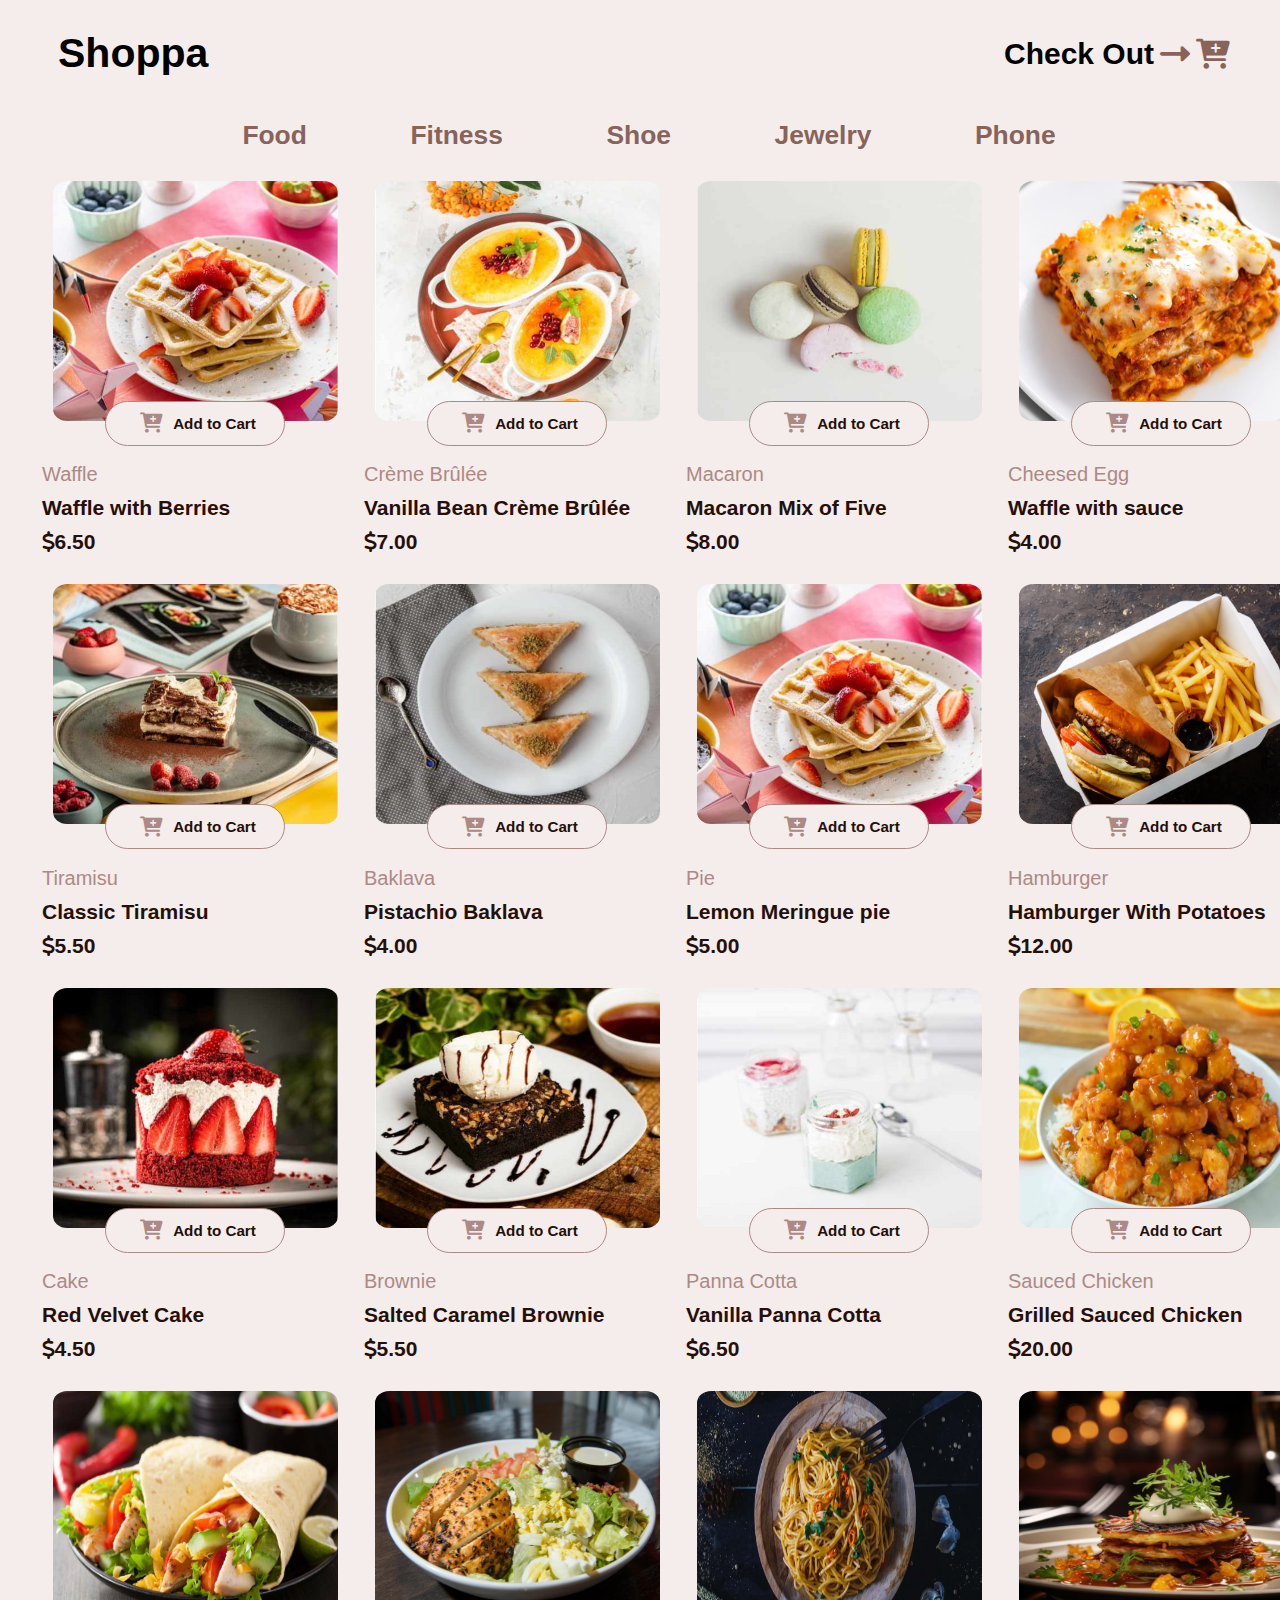
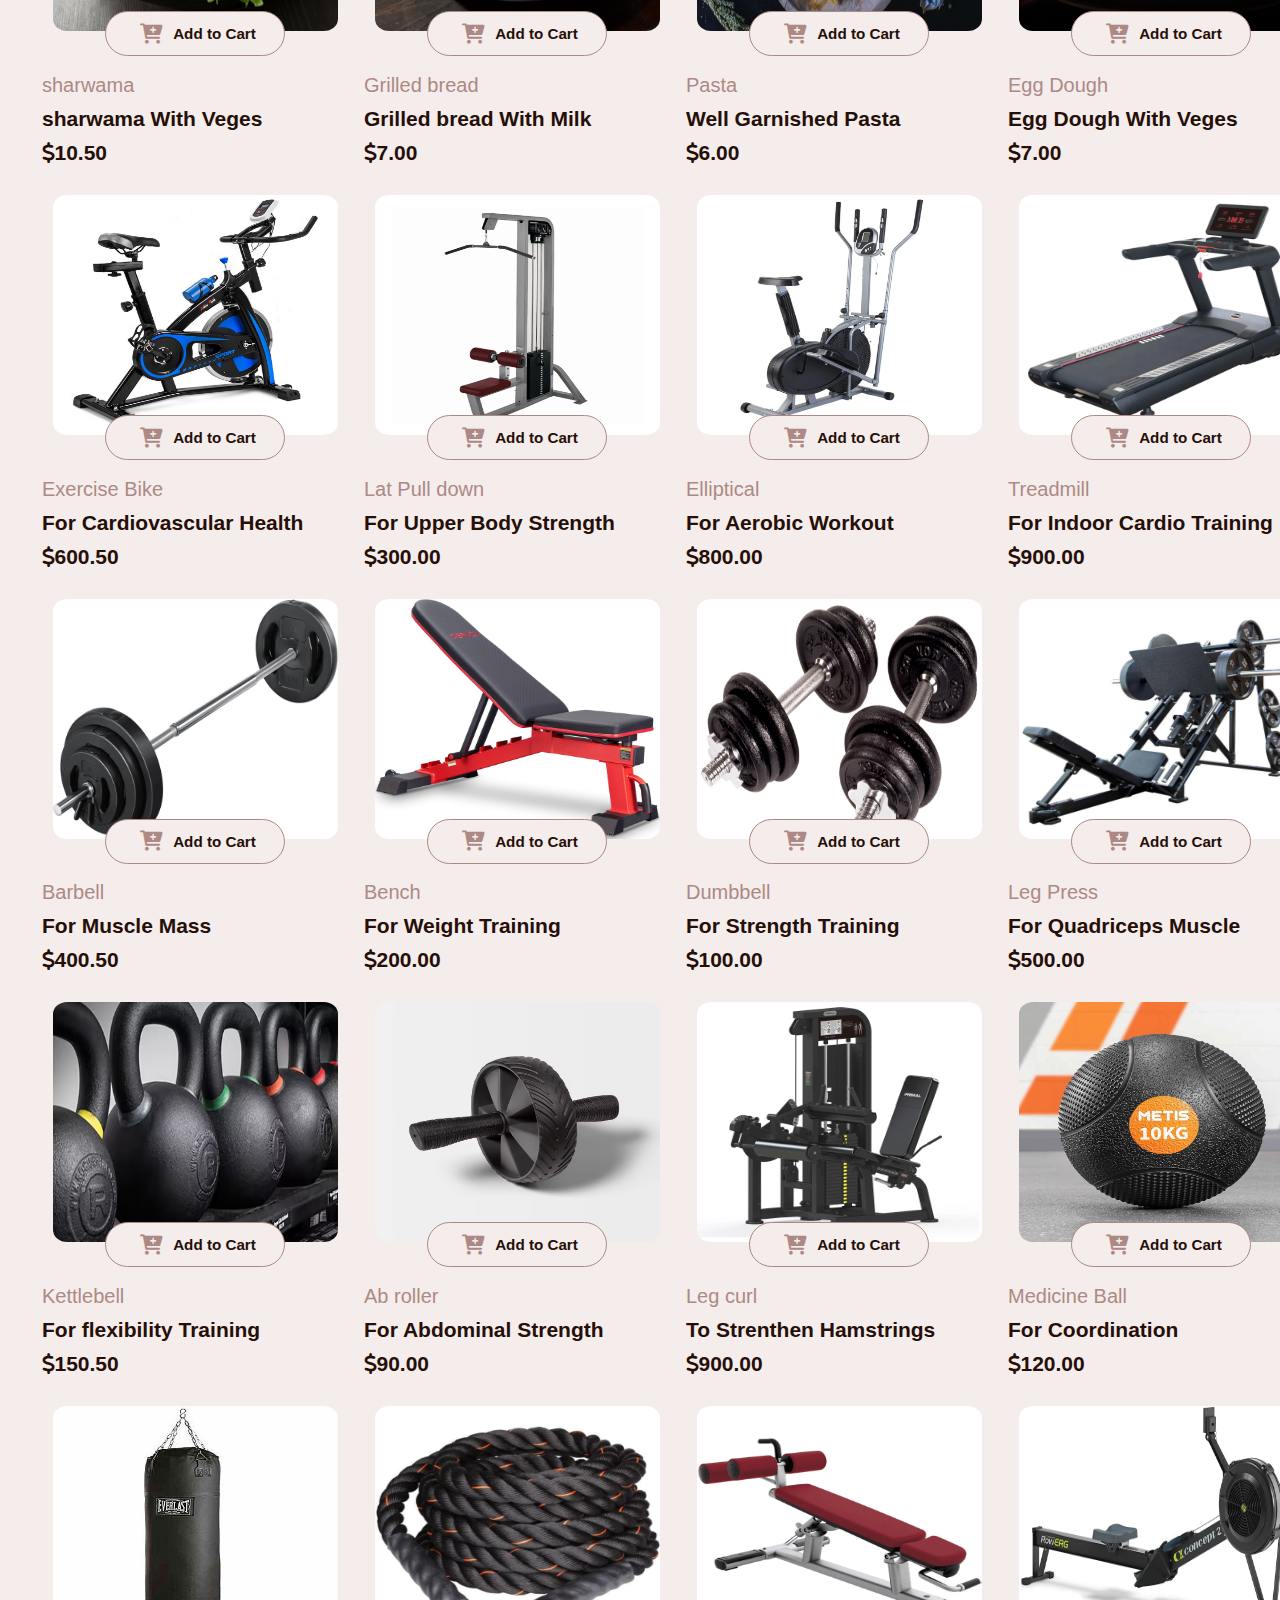
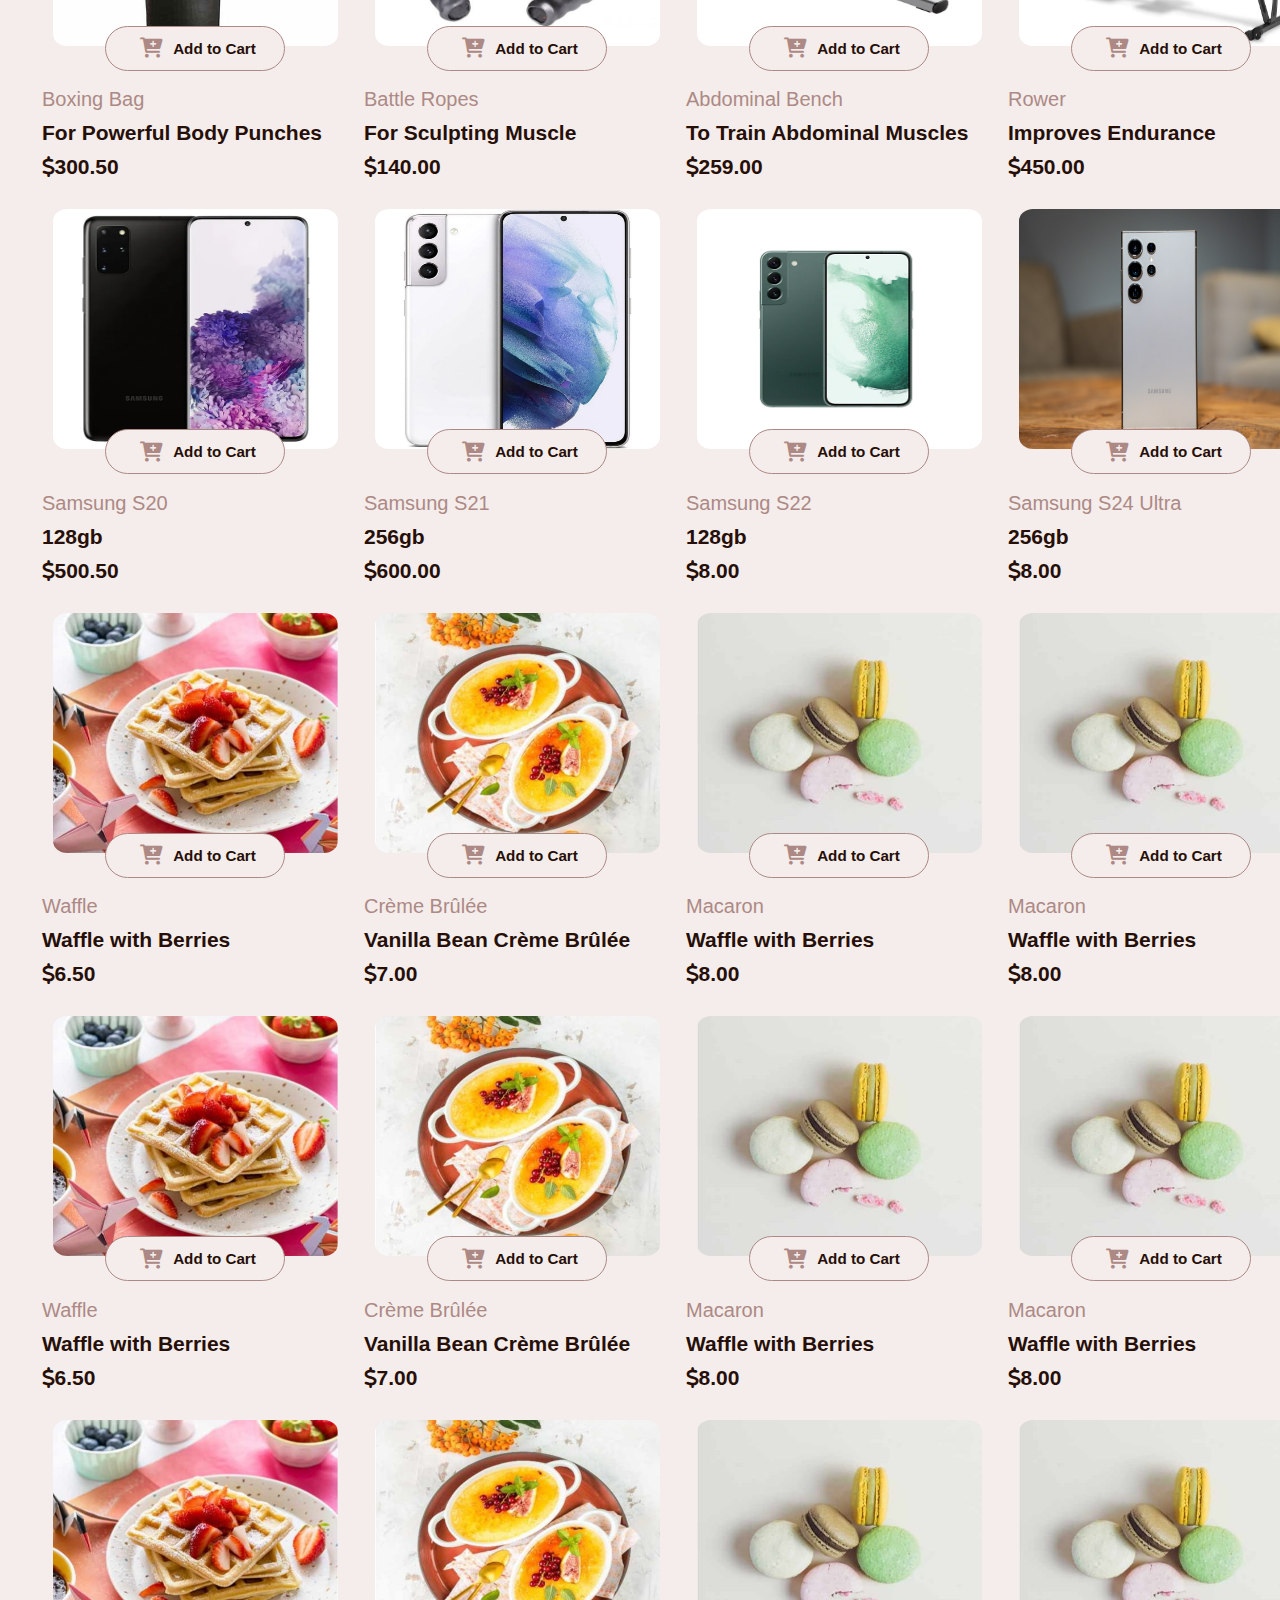
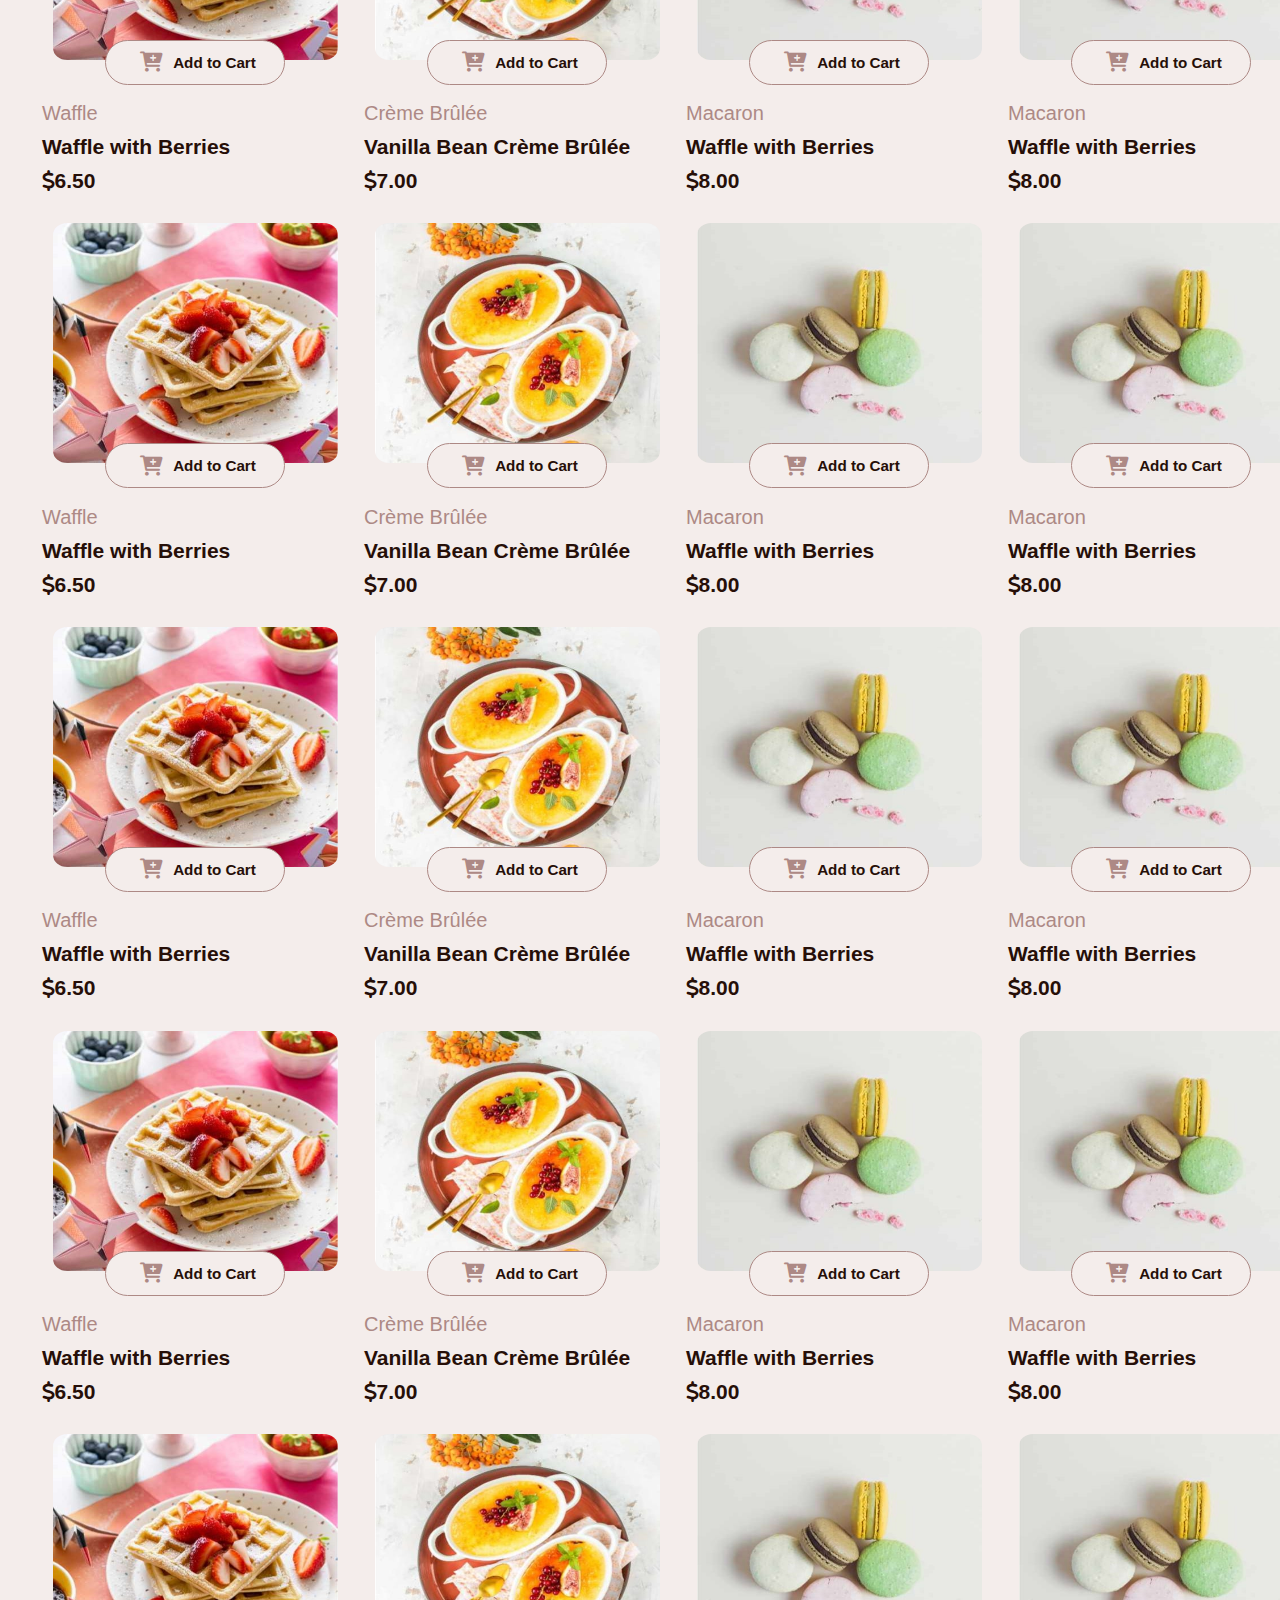
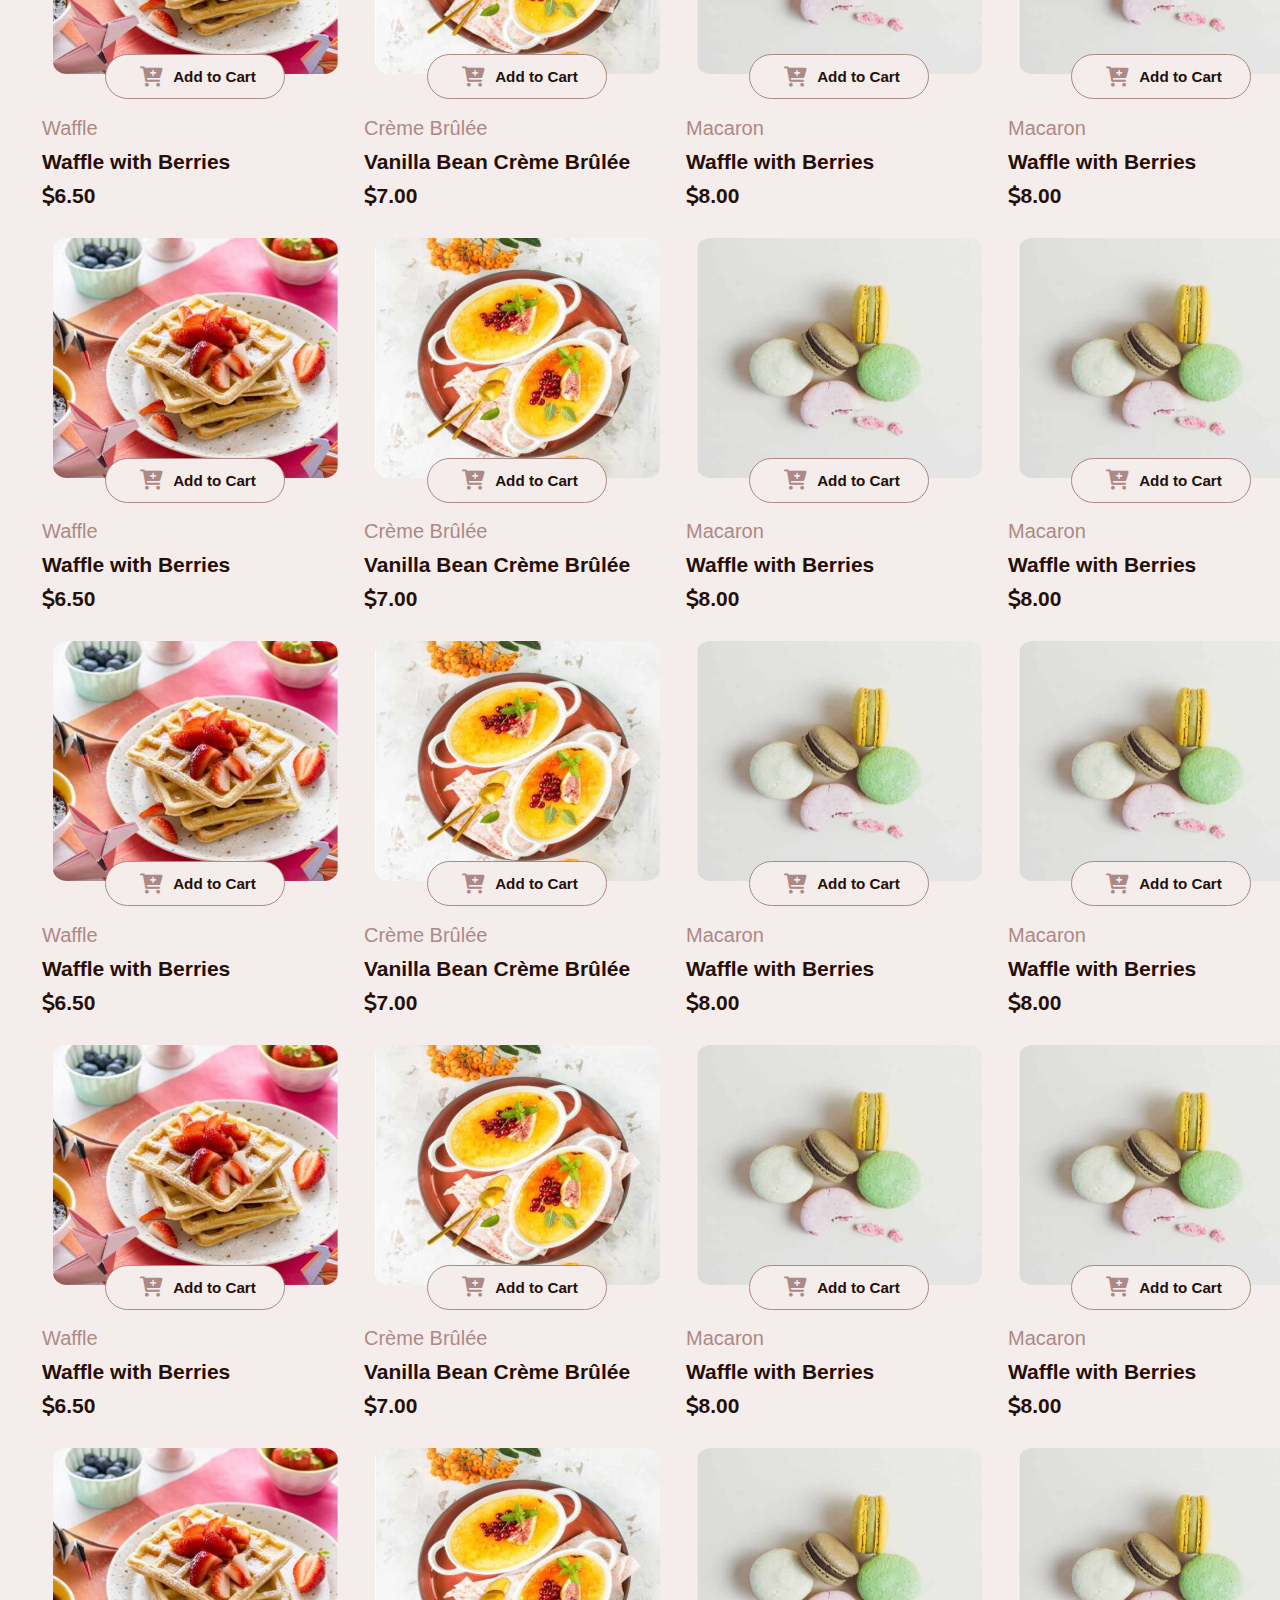
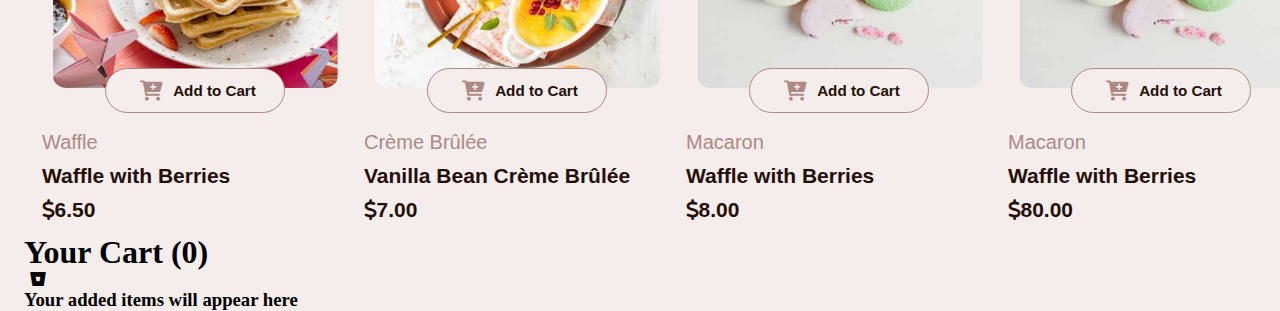
==== commit 217879c6: "changed and added some new images" ====
--- a/index.html
+++ b/index.html
@@ -62,19 +62,19 @@
                             </nav>
             
                             <h3>Macaron</h3>
-                            <h2>Waffle with Berries</h2>
-                            <h2> <i class="fa-solid fa-dollar-sign"></i>8.00</h2>
-                        </div>
-                
-                        <div>
-                            <nav class="btn">
-                                <img src="product-list-with-cart-main/assets/images/image-macaron-desktop.jpg" alt="Macaron">
-                            <button> <i class="fa-solid fa-cart-plus"></i>  Add to Cart</button>
-                            </nav>
-            
-                            <h3>Macaron</h3>
-                            <h2>Waffle with Berries</h2>
-                            <h2> <i class="fa-solid fa-dollar-sign"></i>8.00</h2>
+                            <h2>Macaron Mix of Five</h2>
+                            <h2> <i class="fa-solid fa-dollar-sign"></i>8.00</h2>
+                        </div>
+                
+                        <div>
+                            <nav class="btn">
+                                <img src="product-list-with-cart-main/assets/images/image food1.jpg" alt="Cheesed egg">
+                            <button> <i class="fa-solid fa-cart-plus"></i>  Add to Cart</button>
+                            </nav>
+            
+                            <h3>Cheesed Egg</h3>
+                            <h2>Waffle with sauce</h2>
+                            <h2> <i class="fa-solid fa-dollar-sign"></i>4.00</h2>
                         </div>
                     </section>
                 
@@ -118,13 +118,13 @@
             
                         <div>
                             <nav class="btn">
-                                <img src="product-list-with-cart-main/assets/images/image-macaron-desktop.jpg" alt="Macaron">
-                            <button> <i class="fa-solid fa-cart-plus"></i>  Add to Cart</button>
-                            </nav>
-            
-                            <h3>Macaron</h3>
-                            <h2>Waffle with Berries</h2>
-                            <h2> <i class="fa-solid fa-dollar-sign"></i>8.00</h2>
+                                <img src="product-list-with-cart-main/assets/images/image food 2 britannica.webp" alt="Hamburger">
+                            <button> <i class="fa-solid fa-cart-plus"></i>  Add to Cart</button>
+                            </nav>
+            
+                            <h3>Hamburger</h3>
+                            <h2>Hamburger With Potatoes</h2>
+                            <h2> <i class="fa-solid fa-dollar-sign"></i>12.00</h2>
                         </div>
                     </section>
                 
@@ -169,62 +169,62 @@
             
                         <div>
                             <nav class="btn">
-                                <img src="product-list-with-cart-main/assets/images/image-macaron-desktop.jpg" alt="Macaron">
-                            <button> <i class="fa-solid fa-cart-plus"></i>  Add to Cart</button>
-                            </nav>
-            
-                            <h3>Macaron</h3>
-                            <h2>Waffle with Berries</h2>
-                            <h2> <i class="fa-solid fa-dollar-sign"></i>8.00</h2>
-                        </div>
-                
-                    </section>
-                
-                    <section class="sections"> 
-            
-                        <div>
-                            
-                            <nav class="btn">
-                                <img src="product-list-with-cart-main/assets/images/image-waffle-desktop.jpg" alt="Waffle">
-                                <button> <i class="fa-solid fa-cart-plus"></i>  Add to Cart</button>
-                            </nav>
-                            
-                            <h3>Waffle</h3>
-                            <h2>Waffle with Berries</h2>
-                            <h2> <i class="fa-solid fa-dollar-sign"></i>6.50</h2>
-                        </div>
-                
-                        <div>
-                            <nav class="btn">
-                                <img src="product-list-with-cart-main/assets/images/image-creme-brulee-desktop.jpg" alt="Crème Brûlée">
-                                <button> <i class="fa-solid fa-cart-plus"></i>  Add to Cart</button>
-                            </nav>
-            
-                            <h3>Crème Brûlée</h3>
-                            <h2>Vanilla Bean Crème Brûlée</h2>
-                            <h2> <i class="fa-solid fa-dollar-sign"></i>7.00</h2>
-                        </div>
-                
-                        <div>
-                            <nav class="btn">
-                                <img src="product-list-with-cart-main/assets/images/image-macaron-desktop.jpg" alt="Macaron">
-                            <button> <i class="fa-solid fa-cart-plus"></i>  Add to Cart</button>
-                            </nav>
-            
-                            <h3>Macaron</h3>
-                            <h2>Waffle with Berries</h2>
-                            <h2> <i class="fa-solid fa-dollar-sign"></i>8.00</h2>
-                        </div>
-                
-                        <div>
-                            <nav class="btn">
-                                <img src="product-list-with-cart-main/assets/images/image-macaron-desktop.jpg" alt="Macaron">
-                            <button> <i class="fa-solid fa-cart-plus"></i>  Add to Cart</button>
-                            </nav>
-            
-                            <h3>Macaron</h3>
-                            <h2>Waffle with Berries</h2>
-                            <h2> <i class="fa-solid fa-dollar-sign"></i>8.00</h2>
+                                <img src="product-list-with-cart-main/assets/images/food3.webp" alt="Sauced chicken">
+                            <button> <i class="fa-solid fa-cart-plus"></i>  Add to Cart</button>
+                            </nav>
+            
+                            <h3>Sauced Chicken</h3>
+                            <h2>Grilled Sauced Chicken</h2>
+                            <h2> <i class="fa-solid fa-dollar-sign"></i>20.00</h2>
+                        </div>
+                
+                    </section>
+                
+                    <section class="sections"> 
+            
+                        <div>
+                            
+                            <nav class="btn">
+                                <img src="product-list-with-cart-main/assets/images/food4.jpg" alt="sharwama">
+                                <button> <i class="fa-solid fa-cart-plus"></i>  Add to Cart</button>
+                            </nav>
+                            
+                            <h3>sharwama</h3>
+                            <h2>sharwama With Veges</h2>
+                            <h2> <i class="fa-solid fa-dollar-sign"></i>10.50</h2>
+                        </div>
+                
+                        <div>
+                            <nav class="btn">
+                                <img src="product-list-with-cart-main/assets/images/food5.jpeg" alt="Grilled BREAD">
+                                <button> <i class="fa-solid fa-cart-plus"></i>  Add to Cart</button>
+                            </nav>
+            
+                            <h3>Grilled bread</h3>
+                            <h2>Grilled bread With Milk</h2>
+                            <h2> <i class="fa-solid fa-dollar-sign"></i>7.00</h2>
+                        </div>
+                
+                        <div>
+                            <nav class="btn">
+                                <img src="product-list-with-cart-main/assets/images/food6.webp" alt="Pasta">
+                            <button> <i class="fa-solid fa-cart-plus"></i>  Add to Cart</button>
+                            </nav>
+            
+                            <h3>Pasta</h3>
+                            <h2>Well Garnished Pasta</h2>
+                            <h2> <i class="fa-solid fa-dollar-sign"></i>6.00</h2>
+                        </div>
+                
+                        <div>
+                            <nav class="btn">
+                                <img src="product-list-with-cart-main/assets/images/food7.avif" alt="Macaron">
+                            <button> <i class="fa-solid fa-cart-plus"></i>  Add to Cart</button>
+                            </nav>
+            
+                            <h3>Egg Dough</h3>
+                            <h2>Egg Dough With Veges</h2>
+                            <h2> <i class="fa-solid fa-dollar-sign"></i>7.00</h2>
                         </div>
                     </section>
 
@@ -237,190 +237,190 @@
                         <div>
                             
                             <nav class="btn">
-                                <img src="product-list-with-cart-main/assets/images/image-waffle-desktop.jpg" alt="Waffle">
-                                <button> <i class="fa-solid fa-cart-plus"></i>  Add to Cart</button>
-                            </nav>
-                            
-                            <h3>Waffle</h3>
-                            <h2>Waffle with Berries</h2>
-                            <h2> <i class="fa-solid fa-dollar-sign"></i>6.50</h2>
-                        </div>
-                
-                        <div>
-                            <nav class="btn">
-                                <img src="product-list-with-cart-main/assets/images/image-creme-brulee-desktop.jpg" alt="Crème Brûlée">
-                                <button> <i class="fa-solid fa-cart-plus"></i>  Add to Cart</button>
-                            </nav>
-            
-                            <h3>Crème Brûlée</h3>
-                            <h2>Vanilla Bean Crème Brûlée</h2>
-                            <h2> <i class="fa-solid fa-dollar-sign"></i>7.00</h2>
-                        </div>
-                
-                        <div>
-                            <nav class="btn">
-                                <img src="product-list-with-cart-main/assets/images/image-macaron-desktop.jpg" alt="Macaron">
-                            <button> <i class="fa-solid fa-cart-plus"></i>  Add to Cart</button>
-                            </nav>
-            
-                            <h3>Macaron</h3>
-                            <h2>Waffle with Berries</h2>
-                            <h2> <i class="fa-solid fa-dollar-sign"></i>8.00</h2>
-                        </div>
-                
-                        <div>
-                            <nav class="btn">
-                                <img src="product-list-with-cart-main/assets/images/image-macaron-desktop.jpg" alt="Macaron">
-                            <button> <i class="fa-solid fa-cart-plus"></i>  Add to Cart</button>
-                            </nav>
-            
-                            <h3>Macaron</h3>
-                            <h2>Waffle with Berries</h2>
-                            <h2> <i class="fa-solid fa-dollar-sign"></i>8.00</h2>
-                        </div>
-                    </section>
-            
-                    <section class="sections"> 
-            
-                        <div>
-                            
-                            <nav class="btn">
-                                <img src="product-list-with-cart-main/assets/images/image-waffle-desktop.jpg" alt="Waffle">
-                                <button> <i class="fa-solid fa-cart-plus"></i>  Add to Cart</button>
-                            </nav>
-                            
-                            <h3>Waffle</h3>
-                            <h2>Waffle with Berries</h2>
-                            <h2> <i class="fa-solid fa-dollar-sign"></i>6.50</h2>
-                        </div>
-                
-                        <div>
-                            <nav class="btn">
-                                <img src="product-list-with-cart-main/assets/images/image-creme-brulee-desktop.jpg" alt="Crème Brûlée">
-                                <button> <i class="fa-solid fa-cart-plus"></i>  Add to Cart</button>
-                            </nav>
-            
-                            <h3>Crème Brûlée</h3>
-                            <h2>Vanilla Bean Crème Brûlée</h2>
-                            <h2> <i class="fa-solid fa-dollar-sign"></i>7.00</h2>
-                        </div>
-                
-                        <div>
-                            <nav class="btn">
-                                <img src="product-list-with-cart-main/assets/images/image-macaron-desktop.jpg" alt="Macaron">
-                            <button> <i class="fa-solid fa-cart-plus"></i>  Add to Cart</button>
-                            </nav>
-            
-                            <h3>Macaron</h3>
-                            <h2>Waffle with Berries</h2>
-                            <h2> <i class="fa-solid fa-dollar-sign"></i>8.00</h2>
-                        </div>
-                
-                        <div>
-                            <nav class="btn">
-                                <img src="product-list-with-cart-main/assets/images/image-macaron-desktop.jpg" alt="Macaron">
-                            <button> <i class="fa-solid fa-cart-plus"></i>  Add to Cart</button>
-                            </nav>
-            
-                            <h3>Macaron</h3>
-                            <h2>Waffle with Berries</h2>
-                            <h2> <i class="fa-solid fa-dollar-sign"></i>8.00</h2>
-                        </div>
-                    </section>
-            
-                    <section class="sections"> 
-            
-                        <div>
-                            
-                            <nav class="btn">
-                                <img src="product-list-with-cart-main/assets/images/image-waffle-desktop.jpg" alt="Waffle">
-                                <button> <i class="fa-solid fa-cart-plus"></i>  Add to Cart</button>
-                            </nav>
-                            
-                            <h3>Waffle</h3>
-                            <h2>Waffle with Berries</h2>
-                            <h2> <i class="fa-solid fa-dollar-sign"></i>6.50</h2>
-                        </div>
-                
-                        <div>
-                            <nav class="btn">
-                                <img src="product-list-with-cart-main/assets/images/image-creme-brulee-desktop.jpg" alt="Crème Brûlée">
-                                <button> <i class="fa-solid fa-cart-plus"></i>  Add to Cart</button>
-                            </nav>
-            
-                            <h3>Crème Brûlée</h3>
-                            <h2>Vanilla Bean Crème Brûlée</h2>
-                            <h2> <i class="fa-solid fa-dollar-sign"></i>7.00</h2>
-                        </div>
-                
-                        <div>
-                            <nav class="btn">
-                                <img src="product-list-with-cart-main/assets/images/image-macaron-desktop.jpg" alt="Macaron">
-                            <button> <i class="fa-solid fa-cart-plus"></i>  Add to Cart</button>
-                            </nav>
-            
-                            <h3>Macaron</h3>
-                            <h2>Waffle with Berries</h2>
-                            <h2> <i class="fa-solid fa-dollar-sign"></i>8.00</h2>
-                        </div>
-                
-                        <div>
-                            <nav class="btn">
-                                <img src="product-list-with-cart-main/assets/images/image-macaron-desktop.jpg" alt="Macaron">
-                            <button> <i class="fa-solid fa-cart-plus"></i>  Add to Cart</button>
-                            </nav>
-            
-                            <h3>Macaron</h3>
-                            <h2>Waffle with Berries</h2>
-                            <h2> <i class="fa-solid fa-dollar-sign"></i>8.00</h2>
-                        </div>
-                    </section>
-            
-                    <section class="sections"> 
-            
-                        <div>
-                            
-                            <nav class="btn">
-                                <img src="product-list-with-cart-main/assets/images/image-waffle-desktop.jpg" alt="Waffle">
-                                <button> <i class="fa-solid fa-cart-plus"></i>  Add to Cart</button>
-                            </nav>
-                            
-                            <h3>Waffle</h3>
-                            <h2>Waffle with Berries</h2>
-                            <h2> <i class="fa-solid fa-dollar-sign"></i>6.50</h2>
-                        </div>
-                
-                        <div>
-                            <nav class="btn">
-                                <img src="product-list-with-cart-main/assets/images/image-creme-brulee-desktop.jpg" alt="Crème Brûlée">
-                                <button> <i class="fa-solid fa-cart-plus"></i>  Add to Cart</button>
-                            </nav>
-            
-                            <h3>Crème Brûlée</h3>
-                            <h2>Vanilla Bean Crème Brûlée</h2>
-                            <h2> <i class="fa-solid fa-dollar-sign"></i>7.00</h2>
-                        </div>
-                
-                        <div>
-                            <nav class="btn">
-                                <img src="product-list-with-cart-main/assets/images/image-macaron-desktop.jpg" alt="Macaron">
-                            <button> <i class="fa-solid fa-cart-plus"></i>  Add to Cart</button>
-                            </nav>
-            
-                            <h3>Macaron</h3>
-                            <h2>Waffle with Berries</h2>
-                            <h2> <i class="fa-solid fa-dollar-sign"></i>8.00</h2>
-                        </div>
-                
-                        <div>
-                            <nav class="btn">
-                                <img src="product-list-with-cart-main/assets/images/image-macaron-desktop.jpg" alt="Macaron">
-                            <button> <i class="fa-solid fa-cart-plus"></i>  Add to Cart</button>
-                            </nav>
-            
-                            <h3>Macaron</h3>
-                            <h2>Waffle with Berries</h2>
-                            <h2> <i class="fa-solid fa-dollar-sign"></i>8.00</h2>
+                                <img src="product-list-with-cart-main/assets/images/fitness1.jpg" alt="Exercise Bike">
+                                <button> <i class="fa-solid fa-cart-plus"></i>  Add to Cart</button>
+                            </nav>
+                            
+                            <h3>Exercise Bike</h3>
+                            <h2>For Cardiovascular Health</h2>
+                            <h2> <i class="fa-solid fa-dollar-sign"></i>600.50</h2>
+                        </div>
+                
+                        <div>
+                            <nav class="btn">
+                                <img src="product-list-with-cart-main/assets/images/fitness2.png" alt="Lat Pull down">
+                                <button> <i class="fa-solid fa-cart-plus"></i>  Add to Cart</button>
+                            </nav>
+            
+                            <h3>Lat Pull down</h3>
+                            <h2>For Upper Body Strength</h2>
+                            <h2> <i class="fa-solid fa-dollar-sign"></i>300.00</h2>
+                        </div>
+                
+                        <div>
+                            <nav class="btn">
+                                <img src="product-list-with-cart-main/assets/images/fitness 3.webp" alt="Elliptical">
+                            <button> <i class="fa-solid fa-cart-plus"></i>  Add to Cart</button>
+                            </nav>
+            
+                            <h3>Elliptical</h3>
+                            <h2>For Aerobic Workout</h2>
+                            <h2> <i class="fa-solid fa-dollar-sign"></i>800.00</h2>
+                        </div>
+                
+                        <div>
+                            <nav class="btn">
+                                <img src="product-list-with-cart-main/assets/images/fitness4.webp" alt="Treadmill">
+                            <button> <i class="fa-solid fa-cart-plus"></i>  Add to Cart</button>
+                            </nav>
+            
+                            <h3>Treadmill</h3>
+                            <h2>For Indoor Cardio Training</h2>
+                            <h2> <i class="fa-solid fa-dollar-sign"></i>900.00</h2>
+                        </div>
+                    </section>
+            
+                    <section class="sections"> 
+            
+                        <div>
+                            
+                            <nav class="btn">
+                                <img src="product-list-with-cart-main/assets/images/fitness5.jpg" alt="Barbell">
+                                <button> <i class="fa-solid fa-cart-plus"></i>  Add to Cart</button>
+                            </nav>
+                            
+                            <h3>Barbell</h3>
+                            <h2>For Muscle Mass</h2>
+                            <h2> <i class="fa-solid fa-dollar-sign"></i>400.50</h2>
+                        </div>
+                
+                        <div>
+                            <nav class="btn">
+                                <img src="product-list-with-cart-main/assets/images/fitness6.jpeg" alt="Bench">
+                                <button> <i class="fa-solid fa-cart-plus"></i>  Add to Cart</button>
+                            </nav>
+            
+                            <h3>Bench</h3>
+                            <h2>For Weight Training</h2>
+                            <h2> <i class="fa-solid fa-dollar-sign"></i>200.00</h2>
+                        </div>
+                
+                        <div>
+                            <nav class="btn">
+                                <img src="product-list-with-cart-main/assets/images/fitness7.jpg" alt="Dumb bell">
+                            <button> <i class="fa-solid fa-cart-plus"></i>  Add to Cart</button>
+                            </nav>
+            
+                            <h3>Dumbbell</h3>
+                            <h2>For Strength Training</h2>
+                            <h2> <i class="fa-solid fa-dollar-sign"></i>100.00</h2>
+                        </div>
+                
+                        <div>
+                            <nav class="btn">
+                                <img src="product-list-with-cart-main/assets/images/fitness8.webp" alt="Leg press">
+                            <button> <i class="fa-solid fa-cart-plus"></i>  Add to Cart</button>
+                            </nav>
+            
+                            <h3>Leg Press</h3>
+                            <h2>For Quadriceps Muscle</h2>
+                            <h2> <i class="fa-solid fa-dollar-sign"></i>500.00</h2>
+                        </div>
+                    </section>
+            
+                    <section class="sections"> 
+            
+                        <div>
+                            
+                            <nav class="btn">
+                                <img src="product-list-with-cart-main/assets/images/fitness9.avif" alt="Kettlebell">
+                                <button> <i class="fa-solid fa-cart-plus"></i>  Add to Cart</button>
+                            </nav>
+                            
+                            <h3>Kettlebell</h3>
+                            <h2>For flexibility Training</h2>
+                            <h2> <i class="fa-solid fa-dollar-sign"></i>150.50</h2>
+                        </div>
+                
+                        <div>
+                            <nav class="btn">
+                                <img src="product-list-with-cart-main/assets/images/fitness10.avif" alt="Ab roller">
+                                <button> <i class="fa-solid fa-cart-plus"></i>  Add to Cart</button>
+                            </nav>
+            
+                            <h3>Ab roller</h3>
+                            <h2>For Abdominal Strength</h2>
+                            <h2> <i class="fa-solid fa-dollar-sign"></i>90.00</h2>
+                        </div>
+                
+                        <div>
+                            <nav class="btn">
+                                <img src="product-list-with-cart-main/assets/images/fitness11.webp" alt="Leg curl">
+                            <button> <i class="fa-solid fa-cart-plus"></i>  Add to Cart</button>
+                            </nav>
+            
+                            <h3>Leg curl</h3>
+                            <h2>To Strenthen Hamstrings</h2>
+                            <h2> <i class="fa-solid fa-dollar-sign"></i>900.00</h2>
+                        </div>
+                
+                        <div>
+                            <nav class="btn">
+                                <img src="product-list-with-cart-main/assets/images/fitness12.jpg" alt="Medicine Ball">
+                            <button> <i class="fa-solid fa-cart-plus"></i>  Add to Cart</button>
+                            </nav>
+            
+                            <h3>Medicine Ball</h3>
+                            <h2>For Coordination</h2>
+                            <h2> <i class="fa-solid fa-dollar-sign"></i>120.00</h2>
+                        </div>
+                    </section>
+            
+                    <section class="sections"> 
+            
+                        <div>
+                            
+                            <nav class="btn">
+                                <img src="product-list-with-cart-main/assets/images/fitness13.jpg" alt="Boxing bag">
+                                <button> <i class="fa-solid fa-cart-plus"></i>  Add to Cart</button>
+                            </nav>
+                            
+                            <h3>Boxing Bag</h3>
+                            <h2>For Powerful Body Punches</h2>
+                            <h2> <i class="fa-solid fa-dollar-sign"></i>300.50</h2>
+                        </div>
+                
+                        <div>
+                            <nav class="btn">
+                                <img src="product-list-with-cart-main/assets/images/fitness14.jpeg" alt="Battle ropes">
+                                <button> <i class="fa-solid fa-cart-plus"></i>  Add to Cart</button>
+                            </nav>
+            
+                            <h3>Battle Ropes</h3>
+                            <h2>For Sculpting Muscle</h2>
+                            <h2> <i class="fa-solid fa-dollar-sign"></i>140.00</h2>
+                        </div>
+                
+                        <div>
+                            <nav class="btn">
+                                <img src="product-list-with-cart-main/assets/images/fitness15.webp" alt="Abdominal Bench">
+                            <button> <i class="fa-solid fa-cart-plus"></i>  Add to Cart</button>
+                            </nav>
+            
+                            <h3>Abdominal Bench</h3>
+                            <h2>To Train Abdominal Muscles</h2>
+                            <h2> <i class="fa-solid fa-dollar-sign"></i>259.00</h2>
+                        </div>
+                
+                        <div>
+                            <nav class="btn">
+                                <img src="product-list-with-cart-main/assets/images/fitness16.jpg" alt="Rower">
+                            <button> <i class="fa-solid fa-cart-plus"></i>  Add to Cart</button>
+                            </nav>
+            
+                            <h3>Rower</h3>
+                            <h2>Improves Endurance</h2>
+                            <h2> <i class="fa-solid fa-dollar-sign"></i>450.00</h2>
                         </div>
                     </section>
                 </section>
@@ -432,45 +432,45 @@
                         <div>
                             
                             <nav class="btn">
-                                <img src="product-list-with-cart-main/assets/images/image-waffle-desktop.jpg" alt="Waffle">
-                                <button> <i class="fa-solid fa-cart-plus"></i>  Add to Cart</button>
-                            </nav>
-                            
-                            <h3>Waffle</h3>
-                            <h2>Waffle with Berries</h2>
-                            <h2> <i class="fa-solid fa-dollar-sign"></i>6.50</h2>
-                        </div>
-                
-                        <div>
-                            <nav class="btn">
-                                <img src="product-list-with-cart-main/assets/images/image-creme-brulee-desktop.jpg" alt="Crème Brûlée">
-                                <button> <i class="fa-solid fa-cart-plus"></i>  Add to Cart</button>
-                            </nav>
-            
-                            <h3>Crème Brûlée</h3>
-                            <h2>Vanilla Bean Crème Brûlée</h2>
-                            <h2> <i class="fa-solid fa-dollar-sign"></i>7.00</h2>
-                        </div>
-                
-                        <div>
-                            <nav class="btn">
-                                <img src="product-list-with-cart-main/assets/images/image-macaron-desktop.jpg" alt="Macaron">
-                            <button> <i class="fa-solid fa-cart-plus"></i>  Add to Cart</button>
-                            </nav>
-            
-                            <h3>Macaron</h3>
-                            <h2>Waffle with Berries</h2>
-                            <h2> <i class="fa-solid fa-dollar-sign"></i>8.00</h2>
-                        </div>
-                
-                        <div>
-                            <nav class="btn">
-                                <img src="product-list-with-cart-main/assets/images/image-macaron-desktop.jpg" alt="Macaron">
-                            <button> <i class="fa-solid fa-cart-plus"></i>  Add to Cart</button>
-                            </nav>
-            
-                            <h3>Macaron</h3>
-                            <h2>Waffle with Berries</h2>
+                                <img src="product-list-with-cart-main/assets/images/phone1 s21.webp" alt="Waffle">
+                                <button> <i class="fa-solid fa-cart-plus"></i>  Add to Cart</button>
+                            </nav>
+                            
+                            <h3>Samsung S20</h3>
+                            <h2>128gb</h2>
+                            <h2> <i class="fa-solid fa-dollar-sign"></i>500.50</h2>
+                        </div>
+                
+                        <div>
+                            <nav class="btn">
+                                <img src="product-list-with-cart-main/assets/images/s21 2.webp" alt="Crème Brûlée">
+                                <button> <i class="fa-solid fa-cart-plus"></i>  Add to Cart</button>
+                            </nav>
+            
+                            <h3>Samsung S21</h3>
+                            <h2>256gb</h2>
+                            <h2> <i class="fa-solid fa-dollar-sign"></i>600.00</h2>
+                        </div>
+                
+                        <div>
+                            <nav class="btn">
+                                <img src="product-list-with-cart-main/assets/images/phone 3 s22.webp" alt="Macaron">
+                            <button> <i class="fa-solid fa-cart-plus"></i>  Add to Cart</button>
+                            </nav>
+            
+                            <h3>Samsung S22</h3>
+                            <h2>128gb </h2>
+                            <h2> <i class="fa-solid fa-dollar-sign"></i>8.00</h2>
+                        </div>
+                
+                        <div>
+                            <nav class="btn">
+                                <img src="product-list-with-cart-main/assets/images/phone 5 s24 ultra.jpg" alt="Macaron">
+                            <button> <i class="fa-solid fa-cart-plus"></i>  Add to Cart</button>
+                            </nav>
+            
+                            <h3>Samsung S24 Ultra</h3>
+                            <h2>256gb</h2>
                             <h2> <i class="fa-solid fa-dollar-sign"></i>8.00</h2>
                         </div>
                     </section>
--- a/Product.css
+++ b/Product.css
@@ -117,8 +117,8 @@
 
 .sections h2 {
     font-family: sans-serif;
-    font-size: 23px;
-    font-weight: 570;
+    font-size: 21px;
+    font-weight: 550;
     margin-top: 10px;
     color: hsl(14, 65%, 9%);
     display: flex;
@@ -130,6 +130,8 @@
     font-size: 21px;
     color: hsl(14, 65%, 9%);
     margin-bottom: 1px;
+    margin-left: -0.5px;
+
 }
 
 .btn:hover {
